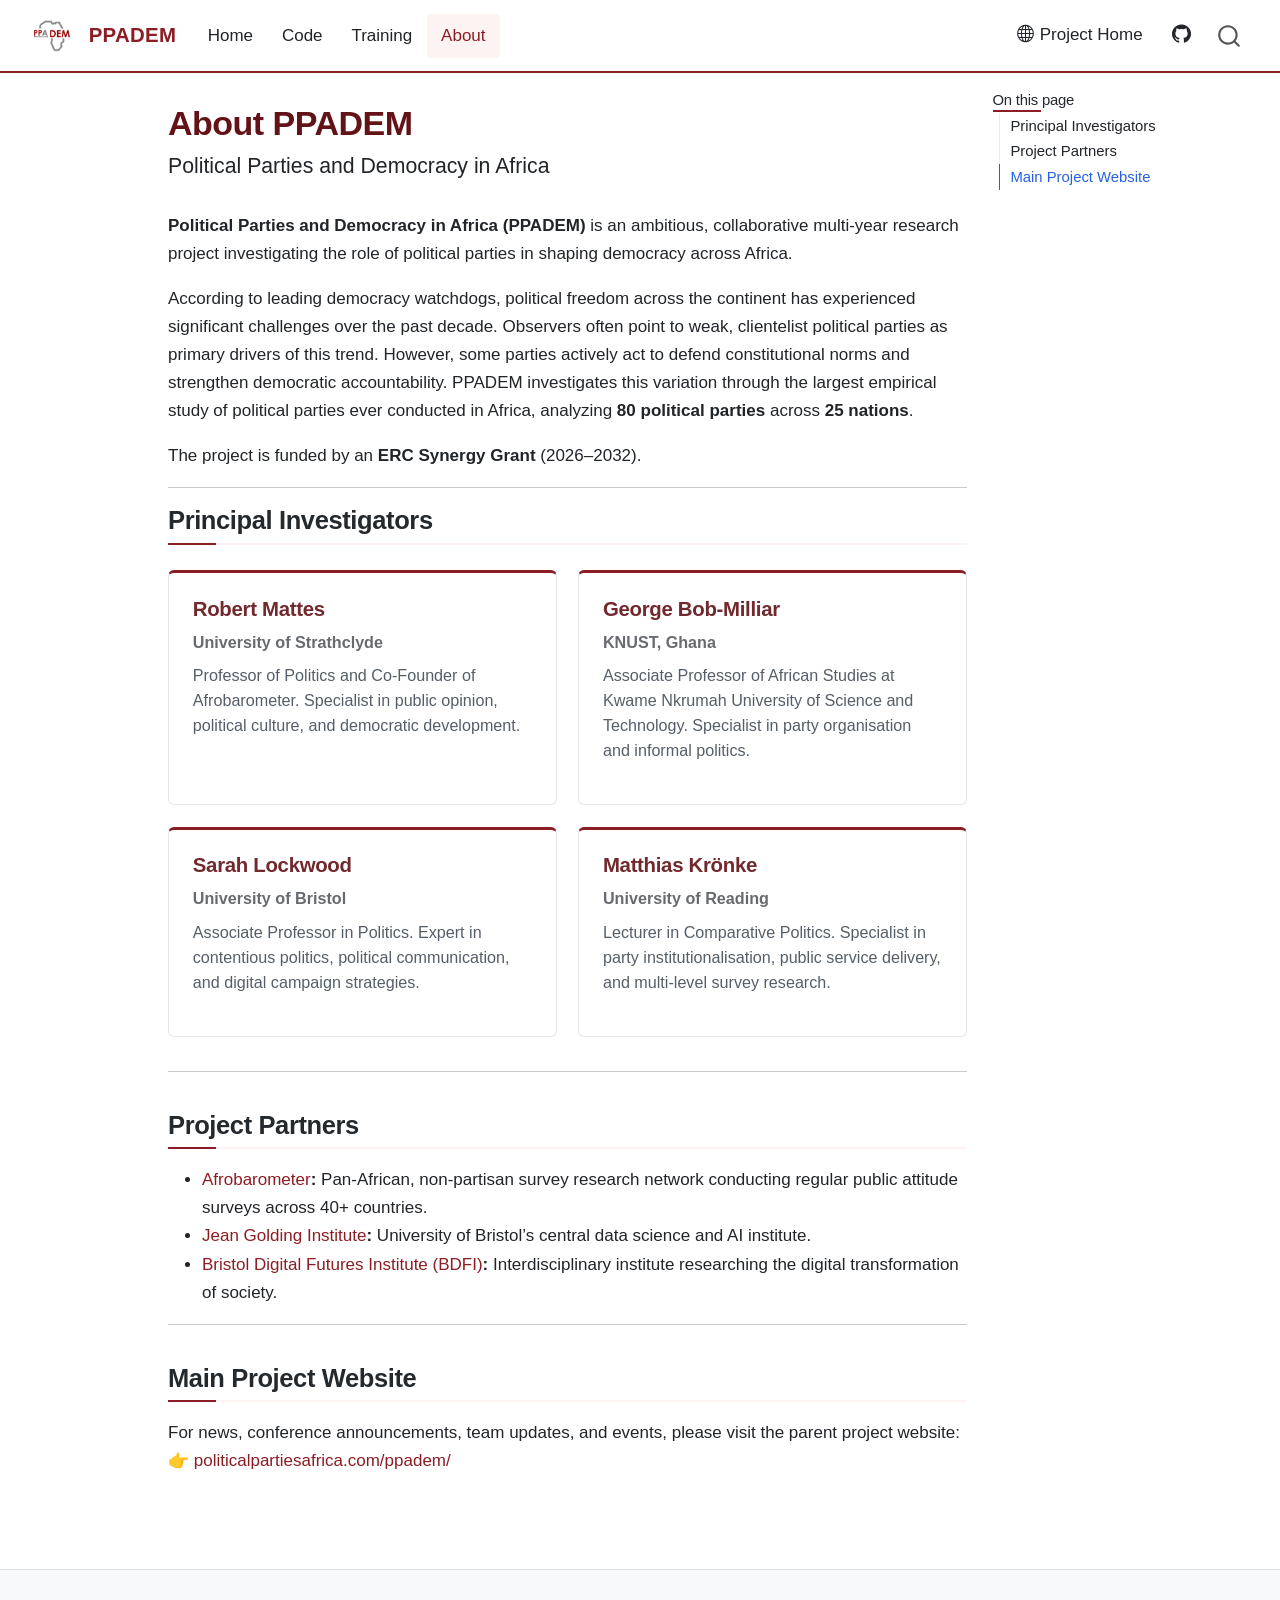
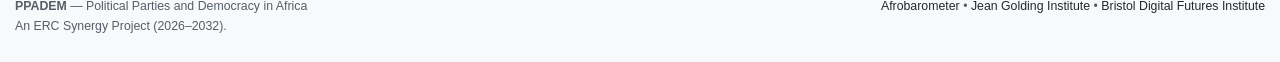
==== docs/about.html @ 28be97a3 "Build PPADEM Quarto site for GitHub Pages Replace the minimal README-only setup with a Quarto websit" ====
<!DOCTYPE html>
<html xmlns="http://www.w3.org/1999/xhtml" lang="en" xml:lang="en"><head>

<meta charset="utf-8">
<meta name="generator" content="quarto-1.10.18">

<meta name="viewport" content="width=device-width, initial-scale=1.0, user-scalable=yes">


<title>About PPADEM – PPADEM</title>
<style>
/* Default styles provided by pandoc.
** See https://pandoc.org/MANUAL.html#variables-for-html for config info.
*/
span.smallcaps{font-variant: small-caps;}
div.columns{display: flex; gap: 1.5em;}
div.column{flex: auto;}
@media screen {
div.columns{gap: min(4vw, 1.5em);}
div.column{overflow-x: auto;}
}
div.hanging-indent{margin-left: 1.5em; text-indent: -1.5em;}
ul.task-list{list-style: none;}
ul.task-list li input[type="checkbox"] {
  width: 0.8em;
  margin: 0 0.8em 0.2em -1em; /* quarto-specific, see https://github.com/quarto-dev/quarto-cli/issues/4556 */ 
  vertical-align: middle;
}
</style>


<script src="site_libs/quarto-nav/quarto-nav.js"></script>
<script src="site_libs/quarto-nav/headroom.min.js"></script>
<script src="site_libs/clipboard/clipboard.min.js"></script>
<script src="site_libs/quarto-search/autocomplete.umd.js"></script>
<script src="site_libs/quarto-search/fuse.min.js"></script>
<script src="site_libs/quarto-search/quarto-search.js"></script>
<meta name="quarto:offset" content="./">
<link href="./images/PPADEM Logo.png" rel="icon" type="image/png">
<script src="site_libs/quarto-html/quarto.js" type="module"></script>
<script src="site_libs/quarto-html/tabsets/tabsets.js" type="module"></script>
<script src="site_libs/quarto-html/popper.min.js"></script>
<script src="site_libs/quarto-html/tippy.umd.min.js"></script>
<script src="site_libs/quarto-html/anchor.min.js"></script>
<link href="site_libs/quarto-html/tippy.css" rel="stylesheet">
<link href="site_libs/quarto-html/quarto-syntax-highlighting-64a204ab8560d761af7679ceaba22944.css" rel="stylesheet" id="quarto-text-highlighting-styles">
<script src="site_libs/bootstrap/bootstrap.min.js"></script>
<link href="site_libs/bootstrap/bootstrap-icons.css" rel="stylesheet">
<link href="site_libs/bootstrap/bootstrap-bb47a2f863147e57f263fcb84ea8ee27.min.css" rel="stylesheet" append-hash="true" id="quarto-bootstrap" data-mode="light">
<script id="quarto-search-options" type="application/json">{
  "location": "navbar",
  "copy-button": false,
  "collapse-after": 3,
  "panel-placement": "end",
  "type": "overlay",
  "limit": 50,
  "keyboard-shortcut": [
    "f",
    "/",
    "s"
  ],
  "show-item-context": false,
  "language": {
    "search-no-results-text": "No results",
    "search-matching-documents-text": "matching documents",
    "search-copy-link-title": "Copy link to search",
    "search-hide-matches-text": "Hide additional matches",
    "search-more-match-text": "more match in this document",
    "search-more-matches-text": "more matches in this document",
    "search-clear-button-title": "Clear",
    "search-text-placeholder": "",
    "search-detached-cancel-button-title": "Cancel",
    "search-submit-button-title": "Submit",
    "search-label": "Search"
  }
}</script>
<style>html{ scroll-behavior: smooth; }</style>


<link rel="stylesheet" href="styles.css">
</head>

<body class="nav-fixed quarto-light">

<div id="quarto-search-results"></div>
  <header id="quarto-header" class="headroom fixed-top">
    <nav class="navbar navbar-expand-lg " data-bs-theme="dark">
      <div class="navbar-container container-fluid">
      <div class="navbar-brand-container mx-auto">
    <a href="./index.html" class="navbar-brand navbar-brand-logo">
    <img src="./images/PPADEM Logo.png" alt="" class="navbar-logo light-content">
    <img src="./images/PPADEM Logo.png" alt="" class="navbar-logo dark-content">
    </a>
    <a class="navbar-brand" href="./index.html">
    <span class="navbar-title">PPADEM</span>
    </a>
  </div>
            <div id="quarto-search" class="" title="Search"></div>
          <button class="navbar-toggler" type="button" data-bs-toggle="collapse" data-bs-target="#navbarCollapse" aria-controls="navbarCollapse" role="menu" aria-expanded="false" aria-label="Toggle navigation" onclick="if (window.quartoToggleHeadroom) { window.quartoToggleHeadroom(); }">
  <span class="navbar-toggler-icon"></span>
</button>
          <div class="collapse navbar-collapse" id="navbarCollapse">
            <ul class="navbar-nav navbar-nav-scroll me-auto">
  <li class="nav-item">
    <a class="nav-link" href="./index.html"> 
<span class="menu-text">Home</span></a>
  </li>  
  <li class="nav-item">
    <a class="nav-link" href="./code.html"> 
<span class="menu-text">Code</span></a>
  </li>  
  <li class="nav-item">
    <a class="nav-link" href="./training.html"> 
<span class="menu-text">Training</span></a>
  </li>  
  <li class="nav-item">
    <a class="nav-link active" href="./about.html" aria-current="page"> 
<span class="menu-text">About</span></a>
  </li>  
</ul>
            <ul class="navbar-nav navbar-nav-scroll ms-auto">
  <li class="nav-item">
    <a class="nav-link" href="https://politicalpartiesafrica.com/ppadem/"> <i class="bi bi-globe" role="img">
</i> 
<span class="menu-text">Project Home</span></a>
  </li>  
  <li class="nav-item compact">
    <a class="nav-link" href="https://github.com/ppadem"> <i class="bi bi-github" role="img" aria-label="GitHub">
</i> 
<span class="menu-text"></span></a>
  </li>  
</ul>
          </div> <!-- /navcollapse -->
            <div class="quarto-navbar-tools">
</div>
      </div> <!-- /container-fluid -->
    </nav>
</header>
<!-- content -->
<div id="quarto-content" class="quarto-container page-columns page-rows-contents page-layout-article page-navbar">
<!-- sidebar -->
<!-- margin-sidebar -->
    <div id="quarto-margin-sidebar" class="sidebar margin-sidebar">
        <nav id="TOC" role="doc-toc" class="toc-active">
    <h2 id="toc-title">On this page</h2>
   
  <ul>
  <li><a href="#principal-investigators" id="toc-principal-investigators" class="nav-link active" data-scroll-target="#principal-investigators">Principal Investigators</a></li>
  <li><a href="#project-partners" id="toc-project-partners" class="nav-link" data-scroll-target="#project-partners">Project Partners</a></li>
  <li><a href="#main-project-website" id="toc-main-project-website" class="nav-link" data-scroll-target="#main-project-website">Main Project Website</a></li>
  </ul>
</nav>
    </div>
<!-- main -->
<main class="content" id="quarto-document-content">

<header id="title-block-header" class="quarto-title-block default">
<div class="quarto-title">
<h1 class="title">About PPADEM</h1>
<p class="subtitle lead">Political Parties and Democracy in Africa</p>
</div>



<div class="quarto-title-meta">

    
  
    
  </div>
  


</header>


<p><strong>Political Parties and Democracy in Africa (PPADEM)</strong> is an ambitious, collaborative multi-year research project investigating the role of political parties in shaping democracy across Africa.</p>
<p>According to leading democracy watchdogs, political freedom across the continent has experienced significant challenges over the past decade. Observers often point to weak, clientelist political parties as primary drivers of this trend. However, some parties actively act to defend constitutional norms and strengthen democratic accountability. PPADEM investigates this variation through the largest empirical study of political parties ever conducted in Africa, analyzing <strong>80 political parties</strong> across <strong>25 nations</strong>.</p>
<p>The project is funded by an <strong>ERC Synergy Grant</strong> (2026–2032).</p>
<hr>
<section id="principal-investigators" class="level2">
<h2 class="anchored" data-anchor-id="principal-investigators">Principal Investigators</h2>
<div class="ppadem-card-grid">
<div class="ppadem-card">
<div>
<h3 class="anchored">
Robert Mattes
</h3>
<p class="text-muted mb-2">
<strong>University of Strathclyde</strong>
</p>
<p>
Professor of Politics and Co-Founder of Afrobarometer. Specialist in public opinion, political culture, and democratic development.
</p>
</div>
</div>
<div class="ppadem-card">
<div>
<h3 class="anchored">
George Bob-Milliar
</h3>
<p class="text-muted mb-2">
<strong>KNUST, Ghana</strong>
</p>
<p>
Associate Professor of African Studies at Kwame Nkrumah University of Science and Technology. Specialist in party organisation and informal politics.
</p>
</div>
</div>
<div class="ppadem-card">
<div>
<h3 class="anchored">
Sarah Lockwood
</h3>
<p class="text-muted mb-2">
<strong>University of Bristol</strong>
</p>
<p>
Associate Professor in Politics. Expert in contentious politics, political communication, and digital campaign strategies.
</p>
</div>
</div>
<div class="ppadem-card">
<div>
<h3 class="anchored">
Matthias Krönke
</h3>
<p class="text-muted mb-2">
<strong>University of Reading</strong>
</p>
<p>
Lecturer in Comparative Politics. Specialist in party institutionalisation, public service delivery, and multi-level survey research.
</p>
</div>
</div>
</div>
<hr>
</section>
<section id="project-partners" class="level2">
<h2 class="anchored" data-anchor-id="project-partners">Project Partners</h2>
<ul>
<li><strong><a href="https://www.afrobarometer.org/">Afrobarometer</a>:</strong> Pan-African, non-partisan survey research network conducting regular public attitude surveys across 40+ countries.</li>
<li><strong><a href="https://www.bristol.ac.uk/golding/">Jean Golding Institute</a>:</strong> University of Bristol’s central data science and AI institute.</li>
<li><strong><a href="https://www.bristol.ac.uk/bristol-digital-futures-institute/">Bristol Digital Futures Institute (BDFI)</a>:</strong> Interdisciplinary institute researching the digital transformation of society.</li>
</ul>
<hr>
</section>
<section id="main-project-website" class="level2">
<h2 class="anchored" data-anchor-id="main-project-website">Main Project Website</h2>
<p>For news, conference announcements, team updates, and events, please visit the parent project website:<br>
👉 <strong><a href="https://politicalpartiesafrica.com/ppadem/">politicalpartiesafrica.com/ppadem/</a></strong></p>


</section>

</main> <!-- /main -->
<script id="quarto-html-after-body" type="application/javascript">
  window.document.addEventListener("DOMContentLoaded", function (event) {
    const icon = "";
    const anchorJS = new window.AnchorJS();
    anchorJS.options = {
      placement: 'right',
      icon: icon
    };
    anchorJS.add('.anchored');
    const isCodeAnnotation = (el) => {
      for (const clz of el.classList) {
        if (clz.startsWith('code-annotation-')) {                     
          return true;
        }
      }
      return false;
    }
    const onCopySuccess = function(e) {
      // button target
      const button = e.trigger;
      // don't keep focus
      button.blur();
      // flash "checked"
      button.classList.add('code-copy-button-checked');
      var currentTitle = button.getAttribute("title");
      button.setAttribute("title", "Copied!");
      let tooltip;
      if (window.bootstrap) {
        button.setAttribute("data-bs-toggle", "tooltip");
        button.setAttribute("data-bs-placement", "left");
        button.setAttribute("data-bs-title", "Copied!");
        tooltip = new bootstrap.Tooltip(button, 
          { trigger: "manual", 
            customClass: "code-copy-button-tooltip",
            offset: [0, -8]});
        tooltip.show();    
      }
      setTimeout(function() {
        if (tooltip) {
          tooltip.hide();
          button.removeAttribute("data-bs-title");
          button.removeAttribute("data-bs-toggle");
          button.removeAttribute("data-bs-placement");
        }
        button.setAttribute("title", currentTitle);
        button.classList.remove('code-copy-button-checked');
      }, 1000);
      // clear code selection
      e.clearSelection();
    }
    const getTextToCopy = function(trigger) {
      const outerScaffold = trigger.parentElement.cloneNode(true);
      const codeEl = outerScaffold.querySelector('code');
      for (const childEl of codeEl.children) {
        if (isCodeAnnotation(childEl)) {
          childEl.remove();
        }
      }
      return codeEl.innerText;
    }
    const clipboard = new window.ClipboardJS('.code-copy-button:not([data-in-quarto-modal])', {
      text: getTextToCopy
    });
    clipboard.on('success', onCopySuccess);
    if (window.document.getElementById('quarto-embedded-source-code-modal')) {
      const clipboardModal = new window.ClipboardJS('.code-copy-button[data-in-quarto-modal]', {
        text: getTextToCopy,
        container: window.document.getElementById('quarto-embedded-source-code-modal')
      });
      clipboardModal.on('success', onCopySuccess);
    }
      var localhostRegex = new RegExp(/^(?:http|https):\/\/localhost\:?[0-9]*\//);
      var mailtoRegex = new RegExp(/^mailto:/);
        var filterRegex = new RegExp("https:\/\/ppadem\.github\.io");
      var isInternal = (href) => {
          return filterRegex.test(href) || localhostRegex.test(href) || mailtoRegex.test(href);
      }
      // Inspect non-navigation links and adorn them if external
     var links = window.document.querySelectorAll('a[href]:not(.nav-link):not(.navbar-brand):not(.toc-action):not(.sidebar-link):not(.sidebar-item-toggle):not(.pagination-link):not(.no-external):not([aria-hidden]):not(.dropdown-item):not(.quarto-navigation-tool):not(.about-link)');
      for (var i=0; i<links.length; i++) {
        const link = links[i];
        if (!isInternal(link.href)) {
          // undo the damage that might have been done by quarto-nav.js in the case of
          // links that we want to consider external
          if (link.dataset.originalHref !== undefined) {
            link.href = link.dataset.originalHref;
          }
        }
      }
    function tippyHover(el, contentFn, onTriggerFn, onUntriggerFn) {
      const config = {
        allowHTML: true,
        maxWidth: 500,
        delay: 100,
        arrow: false,
        appendTo: function(el) {
            return el.parentElement;
        },
        interactive: true,
        interactiveBorder: 10,
        theme: 'quarto',
        placement: 'bottom-start',
      };
      if (contentFn) {
        config.content = contentFn;
      }
      if (onTriggerFn) {
        config.onTrigger = onTriggerFn;
      }
      if (onUntriggerFn) {
        config.onUntrigger = onUntriggerFn;
      }
      window.tippy(el, config); 
    }
    const noterefs = window.document.querySelectorAll('a[role="doc-noteref"]');
    for (var i=0; i<noterefs.length; i++) {
      const ref = noterefs[i];
      tippyHover(ref, function() {
        // use id or data attribute instead here
        let href = ref.getAttribute('data-footnote-href') || ref.getAttribute('href');
        try { href = new URL(href).hash; } catch {}
        const id = href.replace(/^#\/?/, "");
        const note = window.document.getElementById(id);
        if (note) {
          return note.innerHTML;
        } else {
          return "";
        }
      });
    }
    const xrefs = window.document.querySelectorAll('a.quarto-xref');
    const processXRef = (id, note) => {
      // Strip column container classes
      const stripColumnClz = (el) => {
        el.classList.remove("page-full", "page-columns");
        if (el.children) {
          for (const child of el.children) {
            stripColumnClz(child);
          }
        }
      }
      stripColumnClz(note)
      if (id === null || id.startsWith('sec-')) {
        // Special case sections, only their first couple elements
        const container = document.createElement("div");
        if (note.children && note.children.length > 2) {
          container.appendChild(note.children[0].cloneNode(true));
          for (let i = 1; i < note.children.length; i++) {
            const child = note.children[i];
            if (child.tagName === "P" && child.innerText === "") {
              continue;
            } else {
              container.appendChild(child.cloneNode(true));
              break;
            }
          }
          if (window.Quarto?.typesetMath) {
            window.Quarto.typesetMath(container);
          }
          return container.innerHTML
        } else {
          if (window.Quarto?.typesetMath) {
            window.Quarto.typesetMath(note);
          }
          return note.innerHTML;
        }
      } else {
        // Remove any anchor links if they are present
        const anchorLink = note.querySelector('a.anchorjs-link');
        if (anchorLink) {
          anchorLink.remove();
        }
        if (window.Quarto?.typesetMath) {
          window.Quarto.typesetMath(note);
        }
        if (note.classList.contains("callout")) {
          return note.outerHTML;
        } else {
          return note.innerHTML;
        }
      }
    }
    for (var i=0; i<xrefs.length; i++) {
      const xref = xrefs[i];
      tippyHover(xref, undefined, function(instance) {
        instance.disable();
        let url = xref.getAttribute('href');
        let hash = undefined; 
        if (url.startsWith('#')) {
          hash = url;
        } else {
          try { hash = new URL(url).hash; } catch {}
        }
        if (hash) {
          const id = hash.replace(/^#\/?/, "");
          const note = window.document.getElementById(id);
          if (note !== null) {
            try {
              const html = processXRef(id, note.cloneNode(true));
              instance.setContent(html);
            } finally {
              instance.enable();
              instance.show();
            }
          } else {
            // See if we can fetch this
            fetch(url.split('#')[0])
            .then(res => res.text())
            .then(html => {
              const parser = new DOMParser();
              const htmlDoc = parser.parseFromString(html, "text/html");
              const note = htmlDoc.getElementById(id);
              if (note !== null) {
                const html = processXRef(id, note);
                instance.setContent(html);
              } 
            }).finally(() => {
              instance.enable();
              instance.show();
            });
          }
        } else {
          // See if we can fetch a full url (with no hash to target)
          // This is a special case and we should probably do some content thinning / targeting
          fetch(url)
          .then(res => res.text())
          .then(html => {
            const parser = new DOMParser();
            const htmlDoc = parser.parseFromString(html, "text/html");
            const note = htmlDoc.querySelector('main.content');
            if (note !== null) {
              // This should only happen for chapter cross references
              // (since there is no id in the URL)
              // remove the first header
              if (note.children.length > 0 && note.children[0].tagName === "HEADER") {
                note.children[0].remove();
              }
              const html = processXRef(null, note);
              instance.setContent(html);
            } 
          }).finally(() => {
            instance.enable();
            instance.show();
          });
        }
      }, function(instance) {
      });
    }
        let selectedAnnoteEl;
        const selectorForAnnotation = ( cell, annotation) => {
          let cellAttr = 'data-code-cell="' + cell + '"';
          let lineAttr = 'data-code-annotation="' +  annotation + '"';
          const selector = 'span[' + cellAttr + '][' + lineAttr + ']';
          return selector;
        }
        const selectCodeLines = (annoteEl) => {
          const doc = window.document;
          const targetCell = annoteEl.getAttribute("data-target-cell");
          const targetAnnotation = annoteEl.getAttribute("data-target-annotation");
          const annoteSpan = window.document.querySelector(selectorForAnnotation(targetCell, targetAnnotation));
          const lines = annoteSpan.getAttribute("data-code-lines").split(",");
          const lineIds = lines.map((line) => {
            return targetCell + "-" + line;
          })
          let top = null;
          let height = null;
          let parent = null;
          if (lineIds.length > 0) {
              //compute the position of the single el (top and bottom and make a div)
              const el = window.document.getElementById(lineIds[0]);
              top = el.offsetTop;
              height = el.offsetHeight;
              parent = el.parentElement.parentElement;
            if (lineIds.length > 1) {
              const lastEl = window.document.getElementById(lineIds[lineIds.length - 1]);
              const bottom = lastEl.offsetTop + lastEl.offsetHeight;
              height = bottom - top;
            }
            if (top !== null && height !== null && parent !== null) {
              // cook up a div (if necessary) and position it 
              let div = window.document.getElementById("code-annotation-line-highlight");
              if (div === null) {
                div = window.document.createElement("div");
                div.setAttribute("id", "code-annotation-line-highlight");
                div.style.position = 'absolute';
                parent.appendChild(div);
              }
              div.style.top = top - 2 + "px";
              div.style.height = height + 4 + "px";
              div.style.left = 0;
              let gutterDiv = window.document.getElementById("code-annotation-line-highlight-gutter");
              if (gutterDiv === null) {
                gutterDiv = window.document.createElement("div");
                gutterDiv.setAttribute("id", "code-annotation-line-highlight-gutter");
                gutterDiv.style.position = 'absolute';
                const codeCell = window.document.getElementById(targetCell);
                const gutter = codeCell.querySelector('.code-annotation-gutter');
                gutter.appendChild(gutterDiv);
              }
              gutterDiv.style.top = top - 2 + "px";
              gutterDiv.style.height = height + 4 + "px";
            }
            selectedAnnoteEl = annoteEl;
          }
        };
        const unselectCodeLines = () => {
          const elementsIds = ["code-annotation-line-highlight", "code-annotation-line-highlight-gutter"];
          elementsIds.forEach((elId) => {
            const div = window.document.getElementById(elId);
            if (div) {
              div.remove();
            }
          });
          selectedAnnoteEl = undefined;
        };
          // Handle positioning of the toggle
      window.addEventListener(
        "resize",
        throttle(() => {
          elRect = undefined;
          if (selectedAnnoteEl) {
            selectCodeLines(selectedAnnoteEl);
          }
        }, 10)
      );
      function throttle(fn, ms) {
      let throttle = false;
      let timer;
        return (...args) => {
          if(!throttle) { // first call gets through
              fn.apply(this, args);
              throttle = true;
          } else { // all the others get throttled
              if(timer) clearTimeout(timer); // cancel #2
              timer = setTimeout(() => {
                fn.apply(this, args);
                timer = throttle = false;
              }, ms);
          }
        };
      }
        // Attach click handler to the DT
        const annoteDls = window.document.querySelectorAll('dt[data-target-cell]');
        for (const annoteDlNode of annoteDls) {
          annoteDlNode.addEventListener('click', (event) => {
            const clickedEl = event.target;
            if (clickedEl !== selectedAnnoteEl) {
              unselectCodeLines();
              const activeEl = window.document.querySelector('dt[data-target-cell].code-annotation-active');
              if (activeEl) {
                activeEl.classList.remove('code-annotation-active');
              }
              selectCodeLines(clickedEl);
              clickedEl.classList.add('code-annotation-active');
            } else {
              // Unselect the line
              unselectCodeLines();
              clickedEl.classList.remove('code-annotation-active');
            }
          });
        }
    const findCites = (el) => {
      const parentEl = el.parentElement;
      if (parentEl) {
        const cites = parentEl.dataset.cites;
        if (cites) {
          return {
            el,
            cites: cites.split(' ')
          };
        } else {
          return findCites(el.parentElement)
        }
      } else {
        return undefined;
      }
    };
    var bibliorefs = window.document.querySelectorAll('a[role="doc-biblioref"]');
    for (var i=0; i<bibliorefs.length; i++) {
      const ref = bibliorefs[i];
      const citeInfo = findCites(ref);
      if (citeInfo) {
        tippyHover(citeInfo.el, function() {
          var popup = window.document.createElement('div');
          citeInfo.cites.forEach(function(cite) {
            var citeDiv = window.document.createElement('div');
            citeDiv.classList.add('hanging-indent');
            citeDiv.classList.add('csl-entry');
            var biblioDiv = window.document.getElementById('ref-' + cite);
            if (biblioDiv) {
              citeDiv.innerHTML = biblioDiv.innerHTML;
            }
            popup.appendChild(citeDiv);
          });
          return popup.innerHTML;
        });
      }
    }
  });
  </script>
</div> <!-- /content -->
<footer class="footer">
  <div class="nav-footer">
    <div class="nav-footer-left">
<p><strong>PPADEM</strong> — Political Parties and Democracy in Africa<br>
An ERC Synergy Project (2026–2032).</p>
</div>   
    <div class="nav-footer-center">
      &nbsp;
    </div>
    <div class="nav-footer-right">
<p><a href="https://www.afrobarometer.org/">Afrobarometer</a> • <a href="https://www.bristol.ac.uk/golding/">Jean Golding Institute</a> • <a href="https://www.bristol.ac.uk/bristol-digital-futures-institute/">Bristol Digital Futures Institute</a></p>
</div>
  </div>
</footer>




<script src="site_libs/quarto-html/zenscroll-min.js"></script>
</body></html>
---- docs/site_libs/quarto-html/tippy.css ----
.tippy-box[data-animation=fade][data-state=hidden]{opacity:0}[data-tippy-root]{max-width:calc(100vw - 10px)}.tippy-box{position:relative;background-color:#333;color:#fff;border-radius:4px;font-size:14px;line-height:1.4;white-space:normal;outline:0;transition-property:transform,visibility,opacity}.tippy-box[data-placement^=top]>.tippy-arrow{bottom:0}.tippy-box[data-placement^=top]>.tippy-arrow:before{bottom:-7px;left:0;border-width:8px 8px 0;border-top-color:initial;transform-origin:center top}.tippy-box[data-placement^=bottom]>.tippy-arrow{top:0}.tippy-box[data-placement^=bottom]>.tippy-arrow:before{top:-7px;left:0;border-width:0 8px 8px;border-bottom-color:initial;transform-origin:center bottom}.tippy-box[data-placement^=left]>.tippy-arrow{right:0}.tippy-box[data-placement^=left]>.tippy-arrow:before{border-width:8px 0 8px 8px;border-left-color:initial;right:-7px;transform-origin:center left}.tippy-box[data-placement^=right]>.tippy-arrow{left:0}.tippy-box[data-placement^=right]>.tippy-arrow:before{left:-7px;border-width:8px 8px 8px 0;border-right-color:initial;transform-origin:center right}.tippy-box[data-inertia][data-state=visible]{transition-timing-function:cubic-bezier(.54,1.5,.38,1.11)}.tippy-arrow{width:16px;height:16px;color:#333}.tippy-arrow:before{content:"";position:absolute;border-color:transparent;border-style:solid}.tippy-content{position:relative;padding:5px 9px;z-index:1}
---- docs/site_libs/quarto-html/quarto-syntax-highlighting-64a204ab8560d761af7679ceaba22944.css ----
/* quarto syntax highlight colors */
:root {
  --quarto-hl-ot-color: #003B4F;
  --quarto-hl-at-color: #657422;
  --quarto-hl-ss-color: #20794D;
  --quarto-hl-an-color: #5E5E5E;
  --quarto-hl-fu-color: #4758AB;
  --quarto-hl-st-color: #20794D;
  --quarto-hl-cf-color: #003B4F;
  --quarto-hl-op-color: #5E5E5E;
  --quarto-hl-er-color: #AD0000;
  --quarto-hl-bn-color: #AD0000;
  --quarto-hl-al-color: #AD0000;
  --quarto-hl-va-color: #111111;
  --quarto-hl-bu-color: inherit;
  --quarto-hl-ex-color: inherit;
  --quarto-hl-pp-color: #AD0000;
  --quarto-hl-in-color: #5E5E5E;
  --quarto-hl-vs-color: #20794D;
  --quarto-hl-wa-color: #5E5E5E;
  --quarto-hl-do-color: #5E5E5E;
  --quarto-hl-im-color: #00769E;
  --quarto-hl-ch-color: #20794D;
  --quarto-hl-dt-color: #AD0000;
  --quarto-hl-fl-color: #AD0000;
  --quarto-hl-co-color: #5E5E5E;
  --quarto-hl-cv-color: #5E5E5E;
  --quarto-hl-cn-color: #8f5902;
  --quarto-hl-sc-color: #5E5E5E;
  --quarto-hl-dv-color: #AD0000;
  --quarto-hl-kw-color: #003B4F;
}

/* other quarto variables */
:root {
  --quarto-font-monospace: SFMono-Regular, Menlo, Monaco, Consolas, "Liberation Mono", "Courier New", monospace;
}

/* syntax highlight based on Pandoc's rules */
pre > code.sourceCode > span {
  color: #003B4F;
}

code.sourceCode > span {
  color: #003B4F;
}

div.sourceCode,
div.sourceCode pre.sourceCode {
  color: #003B4F;
}

/* Normal */
code span {
  color: #003B4F;
}

/* Alert */
code span.al {
  color: #AD0000;
  font-style: inherit;
}

/* Annotation */
code span.an {
  color: #5E5E5E;
  font-style: inherit;
}

/* Attribute */
code span.at {
  color: #657422;
  font-style: inherit;
}

/* BaseN */
code span.bn {
  color: #AD0000;
  font-style: inherit;
}

/* BuiltIn */
code span.bu {
  font-style: inherit;
}

/* ControlFlow */
code span.cf {
  color: #003B4F;
  font-weight: bold;
  font-style: inherit;
}

/* Char */
code span.ch {
  color: #20794D;
  font-style: inherit;
}

/* Constant */
code span.cn {
  color: #8f5902;
  font-style: inherit;
}

/* Comment */
code span.co {
  color: #5E5E5E;
  font-style: inherit;
}

/* CommentVar */
code span.cv {
  color: #5E5E5E;
  font-style: italic;
}

/* Documentation */
code span.do {
  color: #5E5E5E;
  font-style: italic;
}

/* DataType */
code span.dt {
  color: #AD0000;
  font-style: inherit;
}

/* DecVal */
code span.dv {
  color: #AD0000;
  font-style: inherit;
}

/* Error */
code span.er {
  color: #AD0000;
  font-style: inherit;
}

/* Extension */
code span.ex {
  font-style: inherit;
}

/* Float */
code span.fl {
  color: #AD0000;
  font-style: inherit;
}

/* Function */
code span.fu {
  color: #4758AB;
  font-style: inherit;
}

/* Import */
code span.im {
  color: #00769E;
  font-style: inherit;
}

/* Information */
code span.in {
  color: #5E5E5E;
  font-style: inherit;
}

/* Keyword */
code span.kw {
  color: #003B4F;
  font-weight: bold;
  font-style: inherit;
}

/* Operator */
code span.op {
  color: #5E5E5E;
  font-style: inherit;
}

/* Other */
code span.ot {
  color: #003B4F;
  font-style: inherit;
}

/* Preprocessor */
code span.pp {
  color: #AD0000;
  font-style: inherit;
}

/* SpecialChar */
code span.sc {
  color: #5E5E5E;
  font-style: inherit;
}

/* SpecialString */
code span.ss {
  color: #20794D;
  font-style: inherit;
}

/* String */
code span.st {
  color: #20794D;
  font-style: inherit;
}

/* Variable */
code span.va {
  color: #111111;
  font-style: inherit;
}

/* VerbatimString */
code span.vs {
  color: #20794D;
  font-style: inherit;
}

/* Warning */
code span.wa {
  color: #5E5E5E;
  font-style: italic;
}

.prevent-inlining {
  content: "</";
}

/*# sourceMappingURL=9d8d5bb603a83b8298b89080a598c93b.css.map */
---- docs/styles.css ----
/* ==========================================================================
   PPADEM Custom Stylesheet
   Refined academic identity based on PPADEM Logo & Website Palette
   ========================================================================== */

:root {
  /* Brand Colors from Logo */
  --ppadem-red: #8C1D24;
  --ppadem-red-hover: #A8252A;
  --ppadem-red-dark: #631217;
  --ppadem-red-soft: #FDF3F3;
  --ppadem-red-border: #F3D2D4;
  
  --ppadem-gray: #555E68;
  --ppadem-gray-light: #F8F9FA;
  --ppadem-slate: #24292E;
  --ppadem-border: #E5E7EB;
  
  --ppadem-text: #212529;
  --ppadem-white: #FFFFFF;
}

/* ---------------- Typography & Base ---------------- */
body {
  color: var(--ppadem-text);
  font-family: -apple-system, BlinkMacSystemFont, "Segoe UI", Roboto, "Helvetica Neue", Arial, sans-serif;
  line-height: 1.65;
  background-color: #FFFFFF;
}

h1, h2, h3, h4, h5 {
  color: var(--ppadem-slate);
  font-weight: 700;
  letter-spacing: -0.015em;
}

h1 {
  color: var(--ppadem-red-dark);
}

h2 {
  color: var(--ppadem-slate);
  font-size: 1.5rem;
  margin-top: 2.25rem;
  margin-bottom: 1rem;
  padding-bottom: 0.4rem;
  border-bottom: 2px solid var(--ppadem-red-soft);
  position: relative;
}

h2::after {
  content: "";
  position: absolute;
  bottom: -2px;
  left: 0;
  width: 48px;
  height: 2px;
  background-color: var(--ppadem-red);
}

a {
  color: var(--ppadem-red);
  text-decoration: none;
  transition: color 0.15s ease-in-out;
}

a:hover {
  color: var(--ppadem-red-hover);
  text-decoration: underline;
}

/* ---------------- Navbar ---------------- */
.navbar {
  background-color: #FFFFFF !important;
  border-bottom: 2px solid var(--ppadem-red);
  box-shadow: 0 1px 4px rgba(0, 0, 0, 0.04);
  padding: 0.65rem 1rem;
}

.navbar-brand {
  font-weight: 700;
  font-size: 1.2rem;
  color: var(--ppadem-red) !important;
  letter-spacing: 0.3px;
}

.navbar-brand img {
  max-height: 38px;
  margin-right: 8px;
}

.navbar-nav .nav-link {
  color: var(--ppadem-text) !important;
  font-weight: 500;
  padding: 0.45rem 0.85rem !important;
  border-radius: 4px;
  transition: all 0.15s ease;
}

.navbar-nav .nav-link:hover,
.navbar-nav .nav-link.active {
  color: var(--ppadem-red) !important;
  background-color: var(--ppadem-red-soft);
}

/* ---------------- Hero Section ---------------- */
.ppadem-hero {
  background: linear-gradient(180deg, #FFFFFF 0%, var(--ppadem-red-soft) 100%);
  border: 1px solid var(--ppadem-red-border);
  border-radius: 8px;
  padding: 2.25rem 2rem;
  margin: 1.5rem 0 2rem 0;
}

.ppadem-hero-title {
  font-size: 2.1rem;
  font-weight: 800;
  color: var(--ppadem-red-dark);
  line-height: 1.2;
  margin-bottom: 0.5rem;
}

.ppadem-hero-subtitle {
  font-size: 1.15rem;
  color: var(--ppadem-gray);
  line-height: 1.5;
  margin-bottom: 1.25rem;
}

.ppadem-pill {
  display: inline-block;
  font-size: 0.82rem;
  font-weight: 600;
  letter-spacing: 0.4px;
  text-transform: uppercase;
  color: var(--ppadem-red);
  background-color: #FFFFFF;
  border: 1px solid var(--ppadem-red-border);
  padding: 0.25rem 0.75rem;
  border-radius: 20px;
  margin-bottom: 0.85rem;
}

/* ---------------- Stat Badges Strip ---------------- */
.ppadem-highlights-strip {
  display: flex;
  flex-wrap: wrap;
  gap: 0.75rem;
  margin: 1.25rem 0 2rem 0;
}

.ppadem-highlight-tag {
  background-color: var(--ppadem-gray-light);
  border: 1px solid var(--ppadem-border);
  border-radius: 6px;
  padding: 0.5rem 0.9rem;
  font-size: 0.9rem;
  color: var(--ppadem-slate);
  font-weight: 500;
}

.ppadem-highlight-tag strong {
  color: var(--ppadem-red);
  font-weight: 700;
}

/* ---------------- Cards Grid ---------------- */
.ppadem-card-grid {
  display: grid;
  grid-template-columns: repeat(auto-fit, minmax(280px, 1fr));
  gap: 1.25rem;
  margin: 1.5rem 0 2rem 0;
}

.ppadem-card {
  background: #FFFFFF;
  border: 1px solid var(--ppadem-border);
  border-top: 3px solid var(--ppadem-red);
  border-radius: 6px;
  padding: 1.4rem;
  display: flex;
  flex-direction: column;
  justify-content: space-between;
  transition: transform 0.15s ease, box-shadow 0.15s ease;
}

.ppadem-card:hover {
  transform: translateY(-2px);
  box-shadow: 0 4px 12px rgba(140, 29, 36, 0.08);
}

.ppadem-card h3 {
  font-size: 1.2rem;
  font-weight: 700;
  margin-top: 0;
  margin-bottom: 0.5rem;
  color: var(--ppadem-red-dark);
}

.ppadem-card p {
  color: var(--ppadem-gray);
  font-size: 0.95rem;
  line-height: 1.55;
  margin-bottom: 1rem;
  flex-grow: 1;
}

.card-link {
  font-weight: 600;
  font-size: 0.92rem;
  color: var(--ppadem-red);
  display: inline-flex;
  align-items: center;
  gap: 0.25rem;
}

.card-link:hover {
  color: var(--ppadem-red-hover);
  text-decoration: underline;
}

/* ---------------- Workstream Grid (01-06) ---------------- */
.workstream-grid {
  display: grid;
  grid-template-columns: repeat(auto-fit, minmax(260px, 1fr));
  gap: 1rem;
  margin: 1.25rem 0 2rem 0;
}

.workstream-item {
  background: var(--ppadem-gray-light);
  border: 1px solid var(--ppadem-border);
  border-left: 3px solid var(--ppadem-red);
  border-radius: 4px;
  padding: 1rem 1.15rem;
}

.workstream-num {
  font-size: 0.8rem;
  font-weight: 700;
  color: var(--ppadem-red);
  text-transform: uppercase;
  letter-spacing: 0.5px;
  margin-bottom: 0.25rem;
}

.workstream-title {
  font-size: 1.02rem;
  font-weight: 600;
  color: var(--ppadem-slate);
  margin-bottom: 0.25rem;
}

.workstream-desc {
  font-size: 0.88rem;
  color: var(--ppadem-gray);
  line-height: 1.45;
  margin: 0;
}

/* ---------------- Section Placeholder Box ---------------- */
.placeholder-box {
  background: var(--ppadem-gray-light);
  border: 1px dashed var(--ppadem-border);
  border-radius: 6px;
  padding: 1.5rem;
  margin: 1rem 0 1.5rem 0;
  color: var(--ppadem-gray);
  font-size: 0.95rem;
}

.placeholder-box p:last-child {
  margin-bottom: 0;
}

/* ---------------- Footer ---------------- */
.nav-footer {
  background-color: var(--ppadem-gray-light) !important;
  border-top: 1px solid var(--ppadem-border);
  font-size: 0.88rem;
  color: var(--ppadem-gray);
  padding: 1.5rem 0;
}

.nav-footer a {
  color: var(--ppadem-slate);
}

.nav-footer a:hover {
  color: var(--ppadem-red);
}
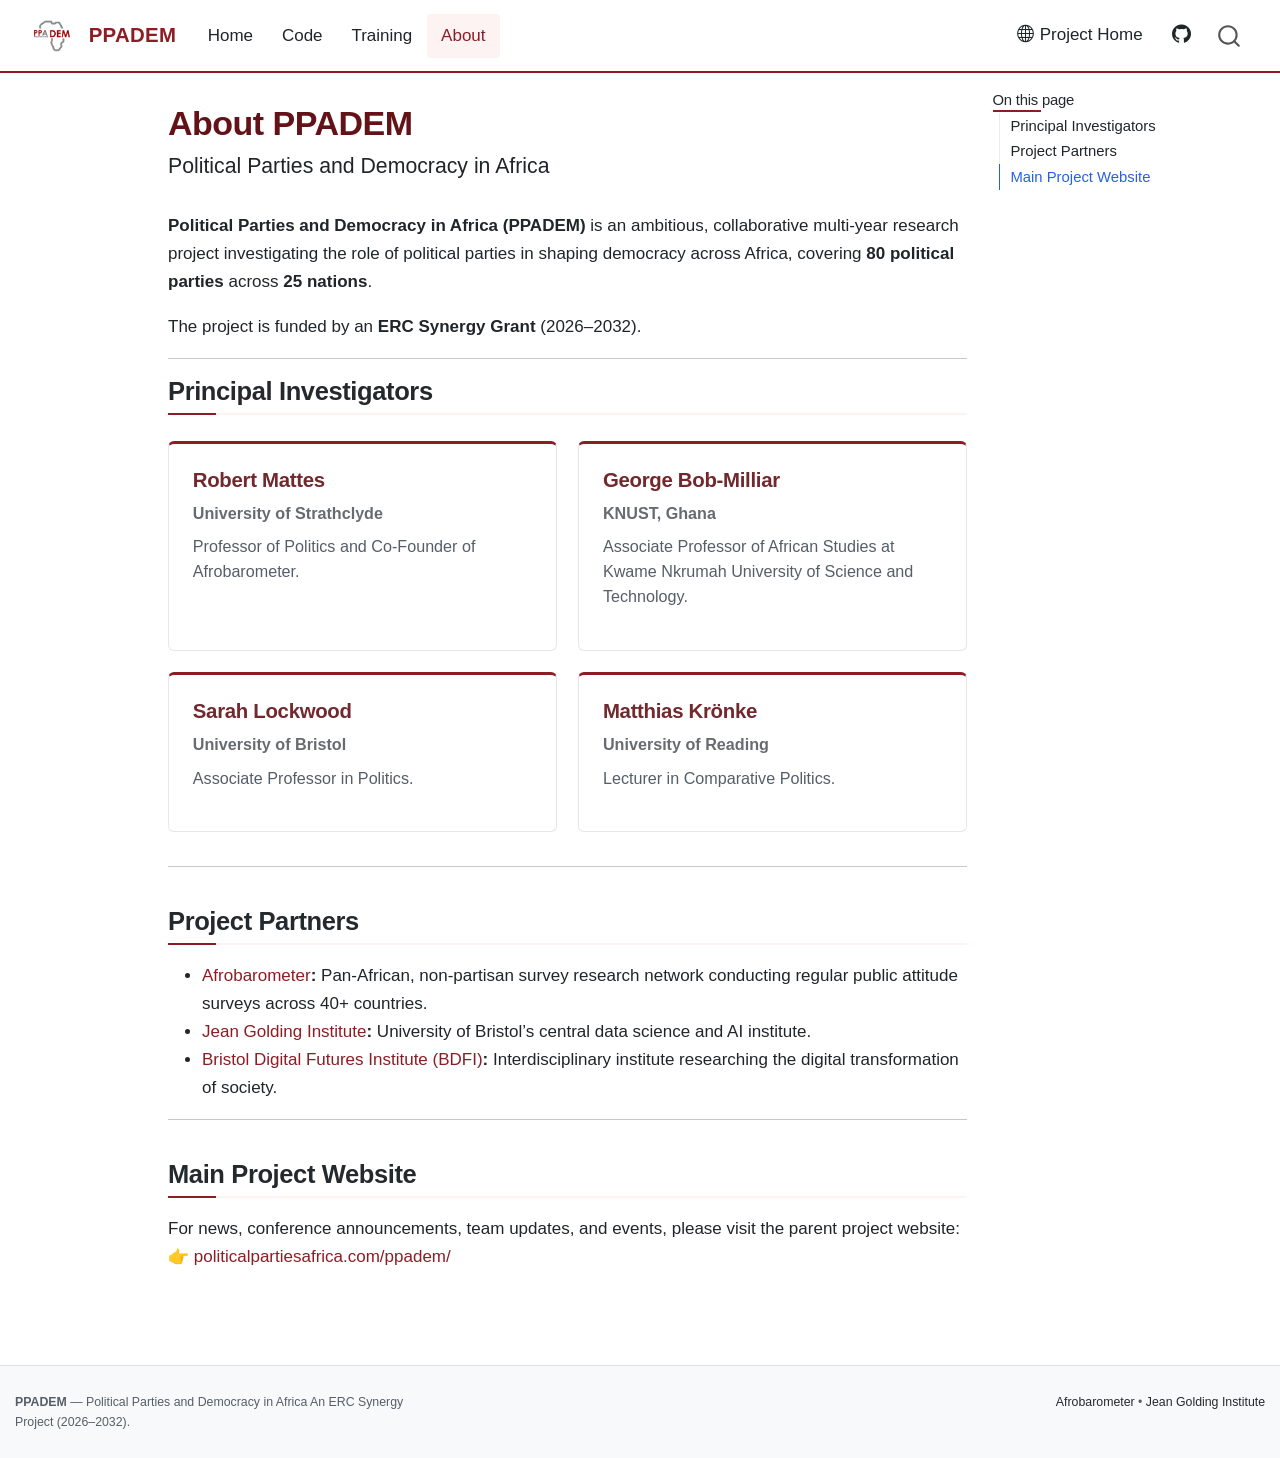
==== commit c09a421a: "Update text on about page" ====
--- a/docs/about.html
+++ b/docs/about.html
@@ -174,8 +174,7 @@
 </header>
 
 
-<p><strong>Political Parties and Democracy in Africa (PPADEM)</strong> is an ambitious, collaborative multi-year research project investigating the role of political parties in shaping democracy across Africa.</p>
-<p>According to leading democracy watchdogs, political freedom across the continent has experienced significant challenges over the past decade. Observers often point to weak, clientelist political parties as primary drivers of this trend. However, some parties actively act to defend constitutional norms and strengthen democratic accountability. PPADEM investigates this variation through the largest empirical study of political parties ever conducted in Africa, analyzing <strong>80 political parties</strong> across <strong>25 nations</strong>.</p>
+<p><strong>Political Parties and Democracy in Africa (PPADEM)</strong> is an ambitious, collaborative multi-year research project investigating the role of political parties in shaping democracy across Africa, covering <strong>80 political parties</strong> across <strong>25 nations</strong>.</p>
 <p>The project is funded by an <strong>ERC Synergy Grant</strong> (2026–2032).</p>
 <hr>
 <section id="principal-investigators" class="level2">
@@ -190,7 +189,7 @@
 <strong>University of Strathclyde</strong>
 </p>
 <p>
-Professor of Politics and Co-Founder of Afrobarometer. Specialist in public opinion, political culture, and democratic development.
+Professor of Politics and Co-Founder of Afrobarometer.
 </p>
 </div>
 </div>
@@ -203,7 +202,7 @@
 <strong>KNUST, Ghana</strong>
 </p>
 <p>
-Associate Professor of African Studies at Kwame Nkrumah University of Science and Technology. Specialist in party organisation and informal politics.
+Associate Professor of African Studies at Kwame Nkrumah University of Science and Technology.
 </p>
 </div>
 </div>
@@ -216,7 +215,7 @@
 <strong>University of Bristol</strong>
 </p>
 <p>
-Associate Professor in Politics. Expert in contentious politics, political communication, and digital campaign strategies.
+Associate Professor in Politics.
 </p>
 </div>
 </div>
@@ -229,7 +228,7 @@
 <strong>University of Reading</strong>
 </p>
 <p>
-Lecturer in Comparative Politics. Specialist in party institutionalisation, public service delivery, and multi-level survey research.
+Lecturer in Comparative Politics.
 </p>
 </div>
 </div>
@@ -247,8 +246,7 @@
 </section>
 <section id="main-project-website" class="level2">
 <h2 class="anchored" data-anchor-id="main-project-website">Main Project Website</h2>
-<p>For news, conference announcements, team updates, and events, please visit the parent project website:<br>
-👉 <strong><a href="https://politicalpartiesafrica.com/ppadem/">politicalpartiesafrica.com/ppadem/</a></strong></p>
+<p>For news, conference announcements, team updates, and events, please visit the parent project website: 👉 <strong><a href="https://politicalpartiesafrica.com/ppadem/">politicalpartiesafrica.com/ppadem/</a></strong></p>
 
 
 </section>
@@ -658,14 +656,13 @@
 <footer class="footer">
   <div class="nav-footer">
     <div class="nav-footer-left">
-<p><strong>PPADEM</strong> — Political Parties and Democracy in Africa<br>
-An ERC Synergy Project (2026–2032).</p>
+<p><strong>PPADEM</strong> — Political Parties and Democracy in Africa An ERC Synergy Project (2026–2032).</p>
 </div>   
     <div class="nav-footer-center">
       &nbsp;
     </div>
     <div class="nav-footer-right">
-<p><a href="https://www.afrobarometer.org/">Afrobarometer</a> • <a href="https://www.bristol.ac.uk/golding/">Jean Golding Institute</a> • <a href="https://www.bristol.ac.uk/bristol-digital-futures-institute/">Bristol Digital Futures Institute</a></p>
+<p><a href="https://www.afrobarometer.org/">Afrobarometer</a> • <a href="https://www.bristol.ac.uk/golding/">Jean Golding Institute</a></p>
 </div>
   </div>
 </footer>
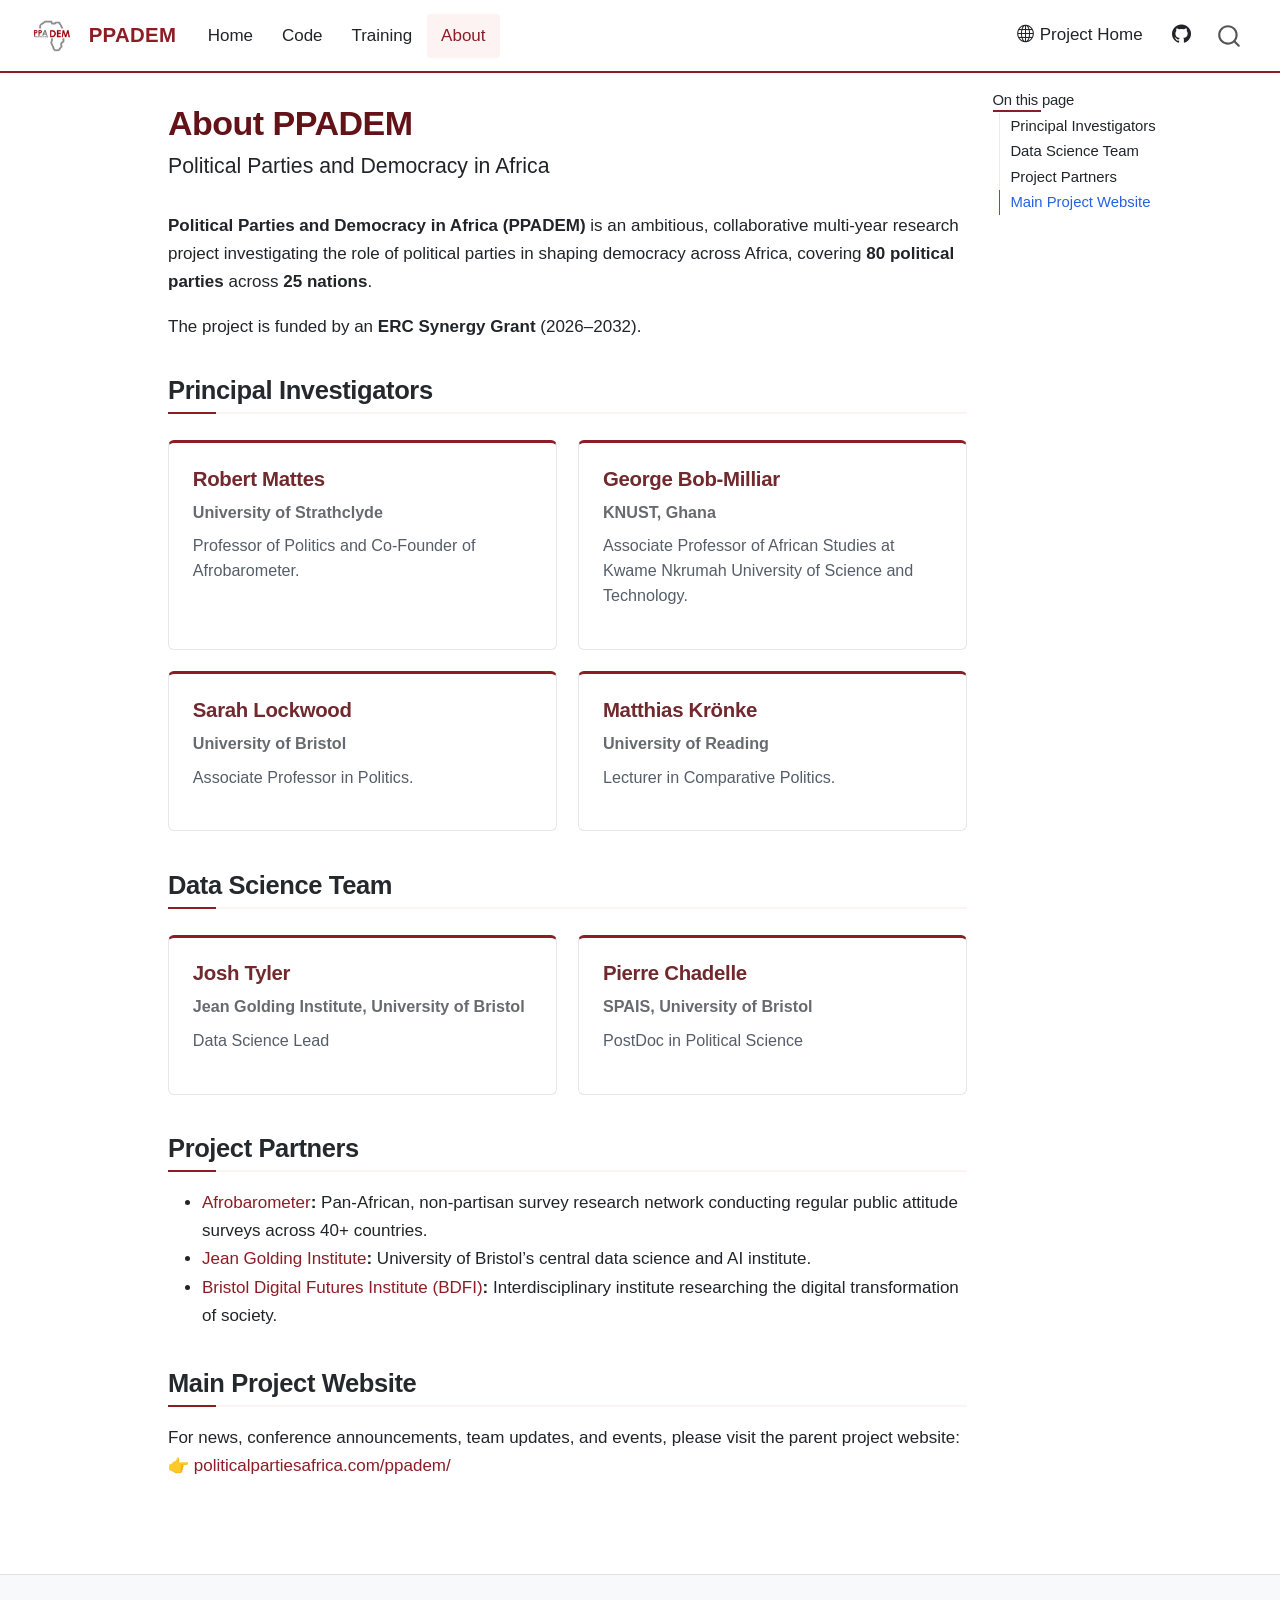
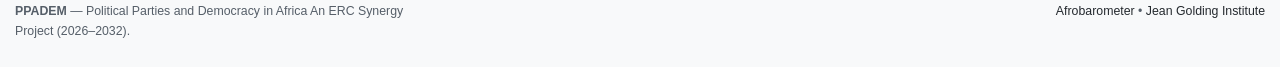
==== commit 265e746a: "Add Data Science Team" ====
--- a/docs/about.html
+++ b/docs/about.html
@@ -146,6 +146,7 @@
    
   <ul>
   <li><a href="#principal-investigators" id="toc-principal-investigators" class="nav-link active" data-scroll-target="#principal-investigators">Principal Investigators</a></li>
+  <li><a href="#data-science-team" id="toc-data-science-team" class="nav-link" data-scroll-target="#data-science-team">Data Science Team</a></li>
   <li><a href="#project-partners" id="toc-project-partners" class="nav-link" data-scroll-target="#project-partners">Project Partners</a></li>
   <li><a href="#main-project-website" id="toc-main-project-website" class="nav-link" data-scroll-target="#main-project-website">Main Project Website</a></li>
   </ul>
@@ -176,7 +177,6 @@
 
 <p><strong>Political Parties and Democracy in Africa (PPADEM)</strong> is an ambitious, collaborative multi-year research project investigating the role of political parties in shaping democracy across Africa, covering <strong>80 political parties</strong> across <strong>25 nations</strong>.</p>
 <p>The project is funded by an <strong>ERC Synergy Grant</strong> (2026–2032).</p>
-<hr>
 <section id="principal-investigators" class="level2">
 <h2 class="anchored" data-anchor-id="principal-investigators">Principal Investigators</h2>
 <div class="ppadem-card-grid">
@@ -233,7 +233,37 @@
 </div>
 </div>
 </div>
-<hr>
+</section>
+<section id="data-science-team" class="level2">
+<h2 class="anchored" data-anchor-id="data-science-team">Data Science Team</h2>
+<div class="ppadem-card-grid">
+<div class="ppadem-card">
+<div>
+<h3 class="anchored">
+Josh Tyler
+</h3>
+<p class="text-muted mb-2">
+<strong>Jean Golding Institute, University of Bristol</strong>
+</p>
+<p>
+Data Science Lead
+</p>
+</div>
+</div>
+<div class="ppadem-card">
+<div>
+<h3 class="anchored">
+Pierre Chadelle
+</h3>
+<p class="text-muted mb-2">
+<strong>SPAIS, University of Bristol</strong>
+</p>
+<p>
+PostDoc in Political Science
+</p>
+</div>
+</div>
+</div>
 </section>
 <section id="project-partners" class="level2">
 <h2 class="anchored" data-anchor-id="project-partners">Project Partners</h2>
@@ -242,7 +272,6 @@
 <li><strong><a href="https://www.bristol.ac.uk/golding/">Jean Golding Institute</a>:</strong> University of Bristol’s central data science and AI institute.</li>
 <li><strong><a href="https://www.bristol.ac.uk/bristol-digital-futures-institute/">Bristol Digital Futures Institute (BDFI)</a>:</strong> Interdisciplinary institute researching the digital transformation of society.</li>
 </ul>
-<hr>
 </section>
 <section id="main-project-website" class="level2">
 <h2 class="anchored" data-anchor-id="main-project-website">Main Project Website</h2>
--- a/docs/styles.css
+++ b/docs/styles.css
@@ -10,12 +10,12 @@
   --ppadem-red-dark: #631217;
   --ppadem-red-soft: #FDF3F3;
   --ppadem-red-border: #F3D2D4;
-  
+
   --ppadem-gray: #555E68;
   --ppadem-gray-light: #F8F9FA;
   --ppadem-slate: #24292E;
   --ppadem-border: #E5E7EB;
-  
+
   --ppadem-text: #212529;
   --ppadem-white: #FFFFFF;
 }
@@ -145,6 +145,7 @@
 .ppadem-highlights-strip {
   display: flex;
   flex-wrap: wrap;
+  justify-content: center; /* <-- Add this line */
   gap: 0.75rem;
   margin: 1.25rem 0 2rem 0;
 }
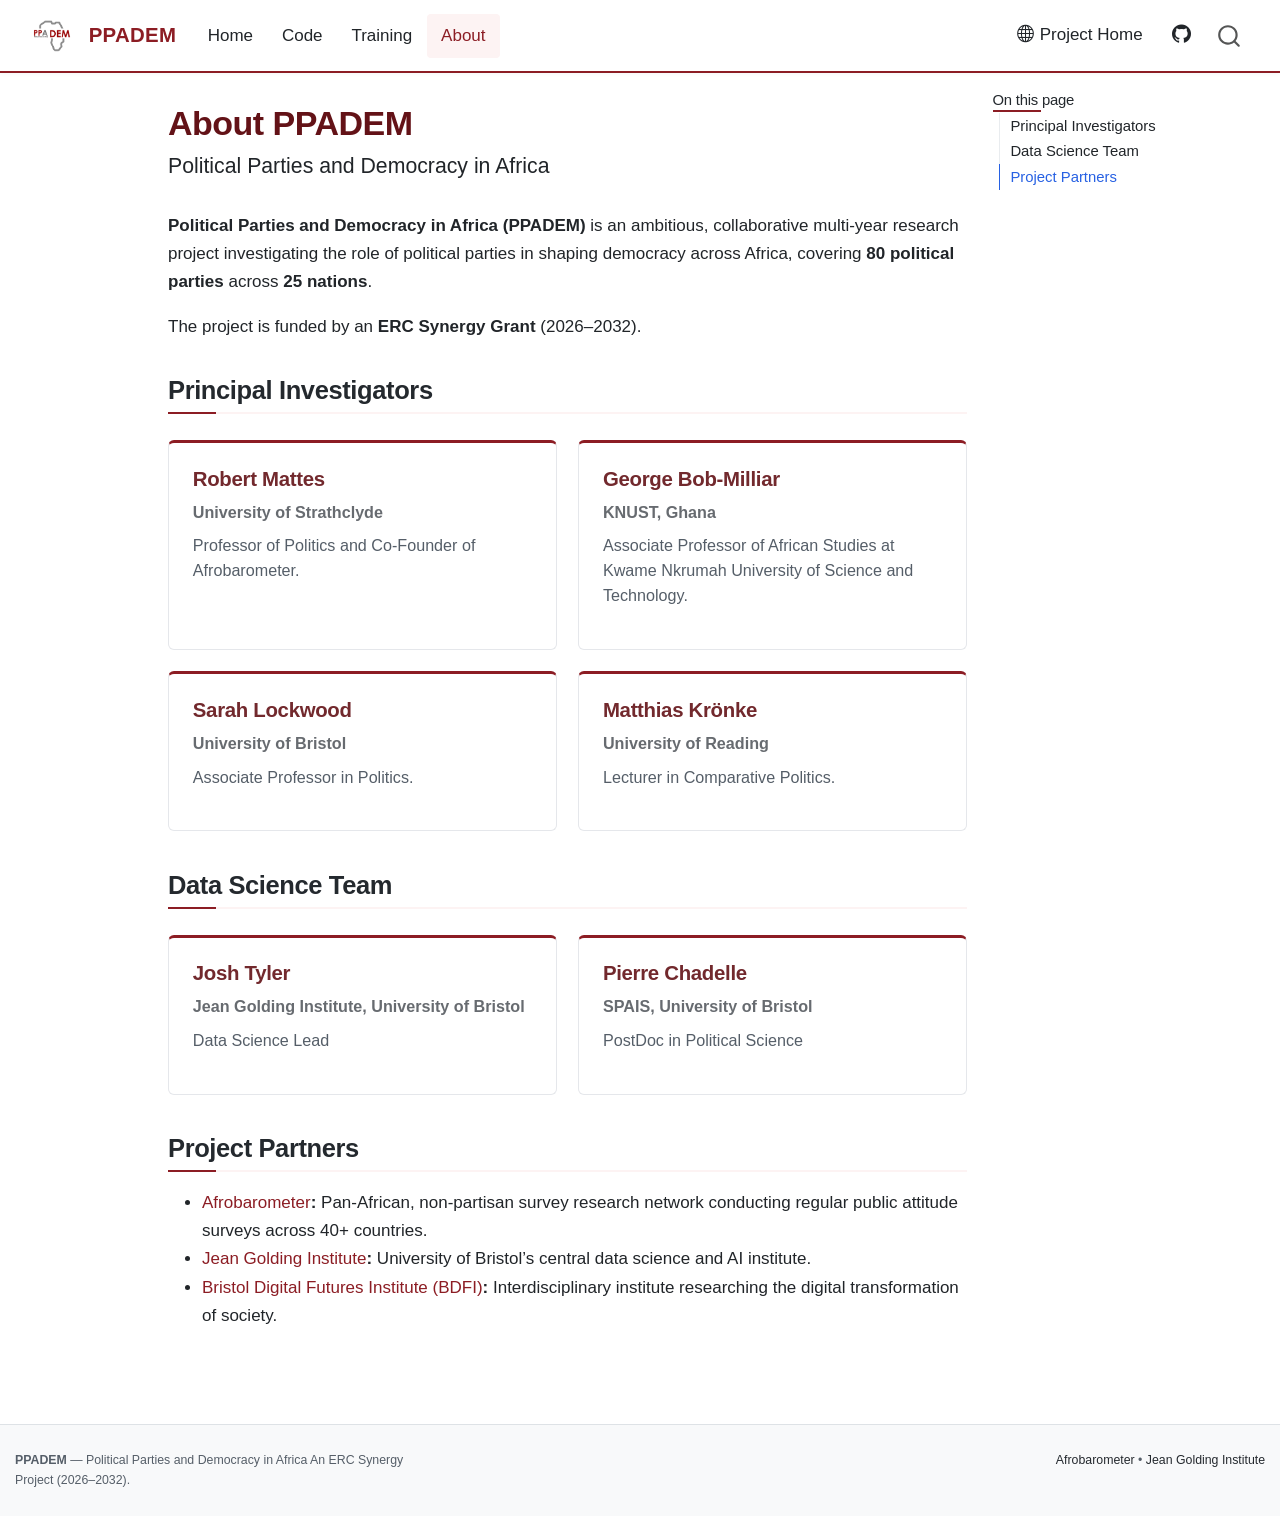
==== commit aadf1f0f: "Update Website" ====
--- a/docs/about.html
+++ b/docs/about.html
@@ -148,7 +148,6 @@
   <li><a href="#principal-investigators" id="toc-principal-investigators" class="nav-link active" data-scroll-target="#principal-investigators">Principal Investigators</a></li>
   <li><a href="#data-science-team" id="toc-data-science-team" class="nav-link" data-scroll-target="#data-science-team">Data Science Team</a></li>
   <li><a href="#project-partners" id="toc-project-partners" class="nav-link" data-scroll-target="#project-partners">Project Partners</a></li>
-  <li><a href="#main-project-website" id="toc-main-project-website" class="nav-link" data-scroll-target="#main-project-website">Main Project Website</a></li>
   </ul>
 </nav>
     </div>
@@ -272,10 +271,6 @@
 <li><strong><a href="https://www.bristol.ac.uk/golding/">Jean Golding Institute</a>:</strong> University of Bristol’s central data science and AI institute.</li>
 <li><strong><a href="https://www.bristol.ac.uk/bristol-digital-futures-institute/">Bristol Digital Futures Institute (BDFI)</a>:</strong> Interdisciplinary institute researching the digital transformation of society.</li>
 </ul>
-</section>
-<section id="main-project-website" class="level2">
-<h2 class="anchored" data-anchor-id="main-project-website">Main Project Website</h2>
-<p>For news, conference announcements, team updates, and events, please visit the parent project website: 👉 <strong><a href="https://politicalpartiesafrica.com/ppadem/">politicalpartiesafrica.com/ppadem/</a></strong></p>
 
 
 </section>
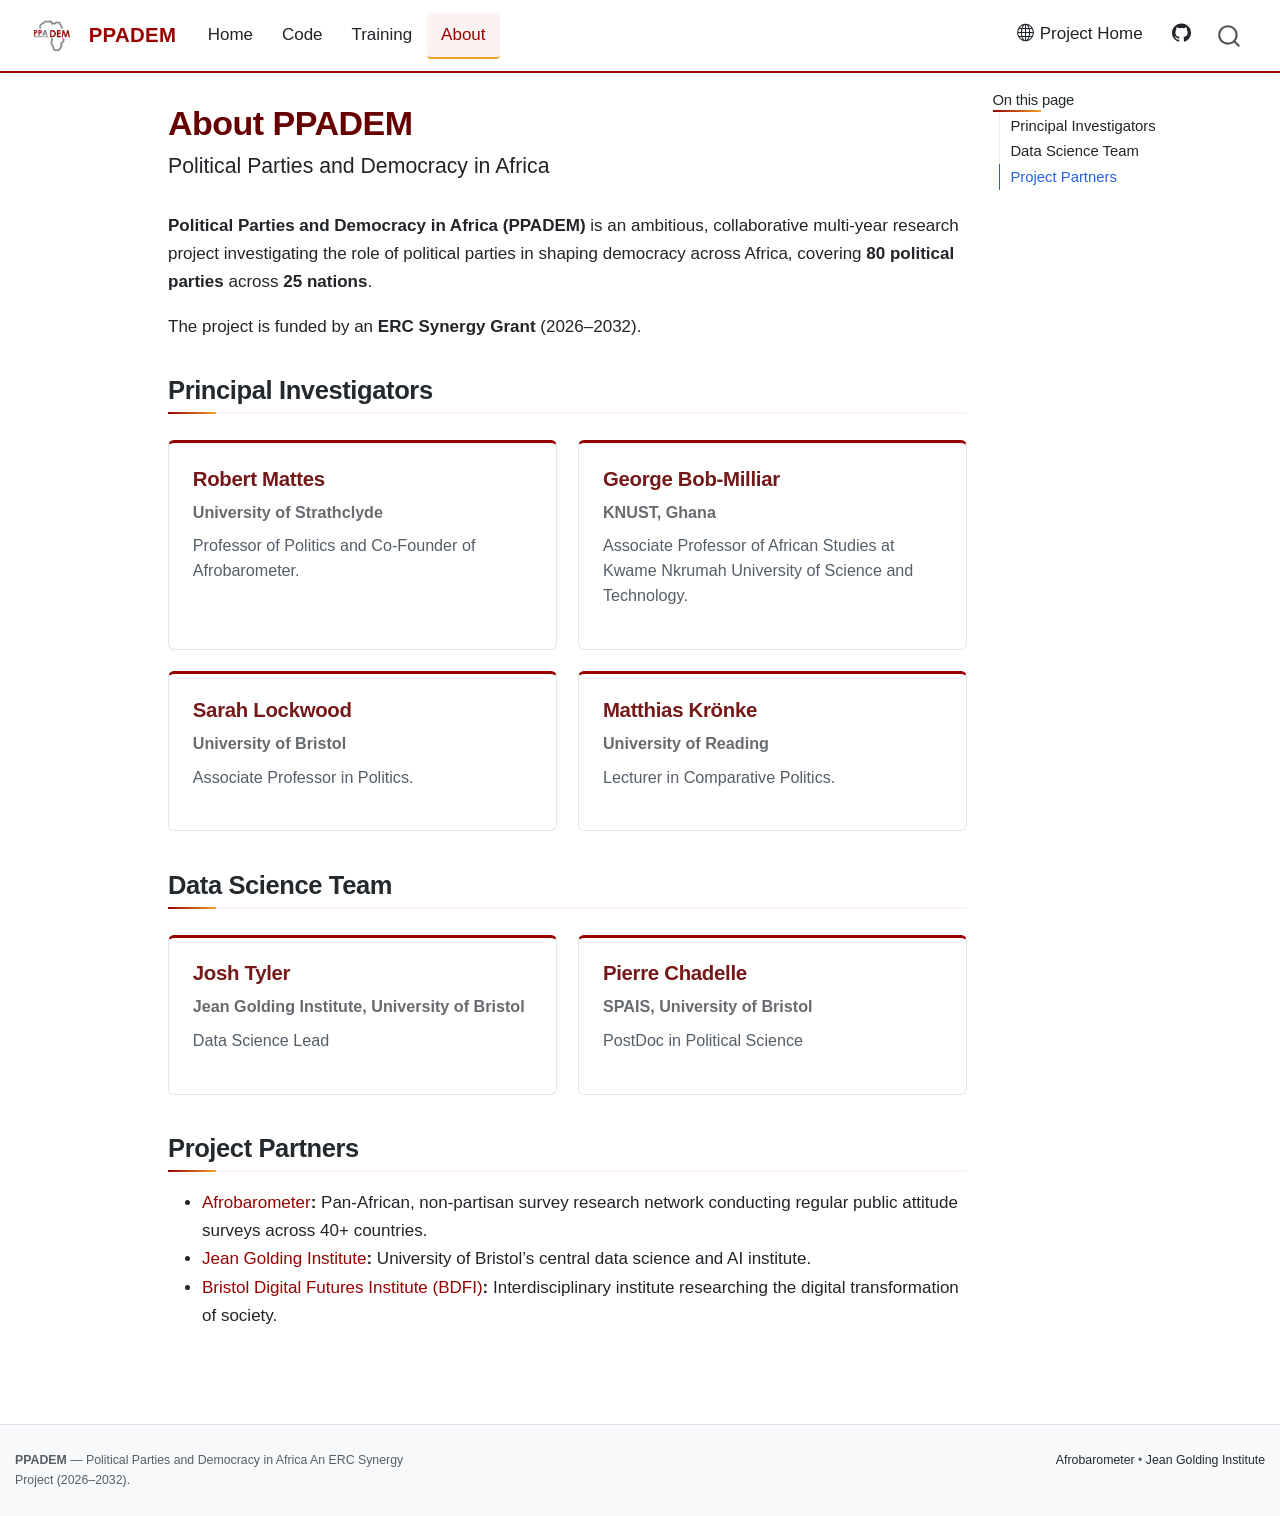
==== commit 069fc6e3: "Switch docs to bundled ppadem theme CSS Update generated docs pages to load the Quarto project theme" ====
--- a/docs/about.html
+++ b/docs/about.html
@@ -77,7 +77,7 @@
 <style>html{ scroll-behavior: smooth; }</style>
 
 
-<link rel="stylesheet" href="styles.css">
+<link rel="stylesheet" href="site_libs/quarto-contrib/quarto-project/ppadem/ppadem-theme/styles.css">
 </head>
 
 <body class="nav-fixed quarto-light">
--- a/docs/site_libs/quarto-contrib/quarto-project/ppadem/ppadem-theme/styles.css
+++ b/docs/site_libs/quarto-contrib/quarto-project/ppadem/ppadem-theme/styles.css
@@ -0,0 +1,345 @@
+/* ==========================================================================
+   PPADEM Custom Stylesheet
+   Refined academic identity based on PPADEM Logo & Website Palette
+   ========================================================================== */
+
+:root {
+  /* Brand Colors from Logo (image001.png) */
+  --ppadem-red: #990000;
+  --ppadem-red-hover: #B30000;
+  --ppadem-red-dark: #660000;
+  --ppadem-red-soft: #FDF2F2;
+  --ppadem-red-border: #F2D0D0;
+
+  --ppadem-teal: #298C8C;
+  --ppadem-gold: #F1A226;
+  --ppadem-grey: #B8B8B8;
+
+  --ppadem-gray: #555E68;
+  --ppadem-gray-light: #F8F9FA;
+  --ppadem-slate: #24292E;
+  --ppadem-border: #E5E7EB;
+
+  --ppadem-text: #212529;
+  --ppadem-white: #FFFFFF;
+}
+
+/* ---------------- Typography & Base ---------------- */
+body {
+  color: var(--ppadem-text);
+  font-family: -apple-system, BlinkMacSystemFont, "Segoe UI", Roboto, "Helvetica Neue", Arial, sans-serif;
+  line-height: 1.65;
+  background-color: #FFFFFF;
+}
+
+h1, h2, h3, h4, h5 {
+  color: var(--ppadem-slate);
+  font-weight: 700;
+  letter-spacing: -0.015em;
+}
+
+h1 {
+  color: var(--ppadem-red-dark);
+}
+
+h2 {
+  color: var(--ppadem-slate);
+  font-size: 1.5rem;
+  margin-top: 2.25rem;
+  margin-bottom: 1rem;
+  padding-bottom: 0.4rem;
+  border-bottom: 2px solid var(--ppadem-red-soft);
+  position: relative;
+}
+
+h2::after {
+  content: "";
+  position: absolute;
+  bottom: -2px;
+  left: 0;
+  width: 48px;
+  height: 2px;
+  background: linear-gradient(90deg, var(--ppadem-red) 0%, var(--ppadem-gold) 100%);
+}
+
+a {
+  color: var(--ppadem-red);
+  text-decoration: none;
+  transition: color 0.15s ease-in-out;
+}
+
+a:hover {
+  color: var(--ppadem-red-hover);
+  text-decoration: underline;
+}
+
+/* ---------------- Navbar ---------------- */
+.navbar {
+  background-color: #FFFFFF !important;
+  border-bottom: 2px solid var(--ppadem-red);
+  box-shadow: 0 1px 4px rgba(0, 0, 0, 0.04);
+  padding: 0.65rem 1rem;
+}
+
+.navbar-brand {
+  font-weight: 700;
+  font-size: 1.2rem;
+  color: var(--ppadem-red) !important;
+  letter-spacing: 0.3px;
+}
+
+.navbar-brand img {
+  max-height: 38px;
+  margin-right: 8px;
+}
+
+.navbar-nav .nav-link {
+  color: var(--ppadem-text) !important;
+  font-weight: 500;
+  padding: 0.45rem 0.85rem !important;
+  border-radius: 4px;
+  border-bottom: 2px solid transparent;
+  transition: all 0.15s ease;
+}
+
+.navbar-nav .nav-link:hover,
+.navbar-nav .nav-link.active {
+  color: var(--ppadem-red) !important;
+  background-color: var(--ppadem-red-soft);
+  border-bottom-color: var(--ppadem-gold);
+}
+
+/* ---------------- Hero Section ---------------- */
+.ppadem-hero {
+  background: linear-gradient(180deg, #FFFFFF 0%, var(--ppadem-red-soft) 100%);
+  border: 1px solid var(--ppadem-red-border);
+  border-radius: 8px;
+  padding: 2.25rem 2rem;
+  margin: 1.5rem 0 2rem 0;
+  position: relative;
+  overflow: hidden;
+}
+
+.ppadem-hero::before {
+  content: "";
+  position: absolute;
+  top: 0;
+  left: 0;
+  right: 0;
+  height: 3px;
+  background: linear-gradient(90deg, var(--ppadem-red), var(--ppadem-gold), var(--ppadem-teal));
+}
+
+.ppadem-hero-title {
+  font-size: 2.1rem;
+  font-weight: 800;
+  color: var(--ppadem-red-dark);
+  line-height: 1.2;
+  margin-bottom: 0.5rem;
+}
+
+.ppadem-hero-subtitle {
+  font-size: 1.15rem;
+  color: var(--ppadem-gray);
+  line-height: 1.5;
+  margin-bottom: 1.25rem;
+}
+
+.ppadem-pill {
+  display: inline-block;
+  font-size: 0.82rem;
+  font-weight: 600;
+  letter-spacing: 0.4px;
+  text-transform: uppercase;
+  color: var(--ppadem-red);
+  background-color: #FFFFFF;
+  border: 1px solid var(--ppadem-red-border);
+  padding: 0.25rem 0.75rem;
+  border-radius: 20px;
+  margin-bottom: 0.85rem;
+}
+
+/* ---------------- Stat Badges Strip ---------------- */
+.ppadem-highlights-strip {
+  display: flex;
+  flex-wrap: wrap;
+  justify-content: center;
+  gap: 0.75rem;
+  margin: 1.25rem 0 2rem 0;
+}
+
+.ppadem-highlight-tag {
+  background-color: var(--ppadem-gray-light);
+  border: 1px solid var(--ppadem-border);
+  border-radius: 6px;
+  padding: 0.5rem 0.9rem;
+  font-size: 0.9rem;
+  color: var(--ppadem-slate);
+  font-weight: 500;
+}
+
+.ppadem-highlight-tag strong {
+  color: var(--ppadem-red);
+  font-weight: 700;
+}
+
+/* ---------------- Cards Grid ---------------- */
+.ppadem-card-grid {
+  display: grid;
+  grid-template-columns: repeat(auto-fit, minmax(280px, 1fr));
+  gap: 1.25rem;
+  margin: 1.5rem 0 2rem 0;
+}
+
+.ppadem-card {
+  background: #FFFFFF;
+  border: 1px solid var(--ppadem-border);
+  border-top: 3px solid var(--ppadem-red);
+  border-radius: 6px;
+  padding: 1.4rem;
+  display: flex;
+  flex-direction: column;
+  justify-content: space-between;
+  transition: transform 0.15s ease, box-shadow 0.15s ease;
+}
+
+.ppadem-card:hover {
+  transform: translateY(-2px);
+  box-shadow: 0 4px 12px rgba(153, 0, 0, 0.08);
+}
+
+.ppadem-card h3 {
+  font-size: 1.2rem;
+  font-weight: 700;
+  margin-top: 0;
+  margin-bottom: 0.5rem;
+  color: var(--ppadem-red-dark);
+}
+
+.ppadem-card p {
+  color: var(--ppadem-gray);
+  font-size: 0.95rem;
+  line-height: 1.55;
+  margin-bottom: 1rem;
+  flex-grow: 1;
+}
+
+.card-link {
+  font-weight: 600;
+  font-size: 0.92rem;
+  color: var(--ppadem-red);
+  display: inline-flex;
+  align-items: center;
+  gap: 0.25rem;
+}
+
+.card-link:hover {
+  color: var(--ppadem-red-hover);
+  text-decoration: underline;
+}
+
+/* ---------------- Workstream Grid (01-06) ---------------- */
+.workstream-grid {
+  display: grid;
+  grid-template-columns: repeat(auto-fit, minmax(260px, 1fr));
+  gap: 1rem;
+  margin: 1.25rem 0 2rem 0;
+}
+
+.workstream-item {
+  background: var(--ppadem-gray-light);
+  border: 1px solid var(--ppadem-border);
+  border-left: 3px solid var(--ppadem-red);
+  border-radius: 4px;
+  padding: 1rem 1.15rem;
+}
+
+.workstream-num {
+  font-size: 0.8rem;
+  font-weight: 700;
+  color: var(--ppadem-red);
+  text-transform: uppercase;
+  letter-spacing: 0.5px;
+  margin-bottom: 0.25rem;
+}
+
+.workstream-title {
+  font-size: 1.02rem;
+  font-weight: 600;
+  color: var(--ppadem-slate);
+  margin-bottom: 0.25rem;
+}
+
+.workstream-desc {
+  font-size: 0.88rem;
+  color: var(--ppadem-gray);
+  line-height: 1.45;
+  margin: 0;
+}
+
+/* ---------------- Section Placeholder Box ---------------- */
+.placeholder-box {
+  background: var(--ppadem-gray-light);
+  border: 1px dashed var(--ppadem-border);
+  border-radius: 6px;
+  padding: 1.5rem;
+  margin: 1rem 0 1.5rem 0;
+  color: var(--ppadem-gray);
+  font-size: 0.95rem;
+}
+
+.placeholder-box p:last-child {
+  margin-bottom: 0;
+}
+
+/* ---------------- Footer ---------------- */
+.nav-footer {
+  background-color: var(--ppadem-gray-light) !important;
+  border-top: 1px solid var(--ppadem-border);
+  font-size: 0.88rem;
+  color: var(--ppadem-gray);
+  padding: 1.5rem 0;
+}
+
+.nav-footer a {
+  color: var(--ppadem-slate);
+}
+
+.nav-footer a:hover {
+  color: var(--ppadem-red);
+}
+
+/* ---------------- Optional accent modifiers (teal / gold) ---------------- */
+.ppadem-pill.teal {
+  color: var(--ppadem-teal);
+  border-color: var(--ppadem-teal);
+}
+
+.ppadem-pill.gold {
+  color: var(--ppadem-gold);
+  border-color: var(--ppadem-gold);
+}
+
+.ppadem-highlight-tag.teal strong {
+  color: var(--ppadem-teal);
+}
+
+.ppadem-highlight-tag.gold strong {
+  color: var(--ppadem-gold);
+}
+
+.workstream-item.teal {
+  border-left-color: var(--ppadem-teal);
+}
+
+.workstream-item.teal .workstream-num {
+  color: var(--ppadem-teal);
+}
+
+.workstream-item.gold {
+  border-left-color: var(--ppadem-gold);
+}
+
+.workstream-item.gold .workstream-num {
+  color: var(--ppadem-gold);
+}
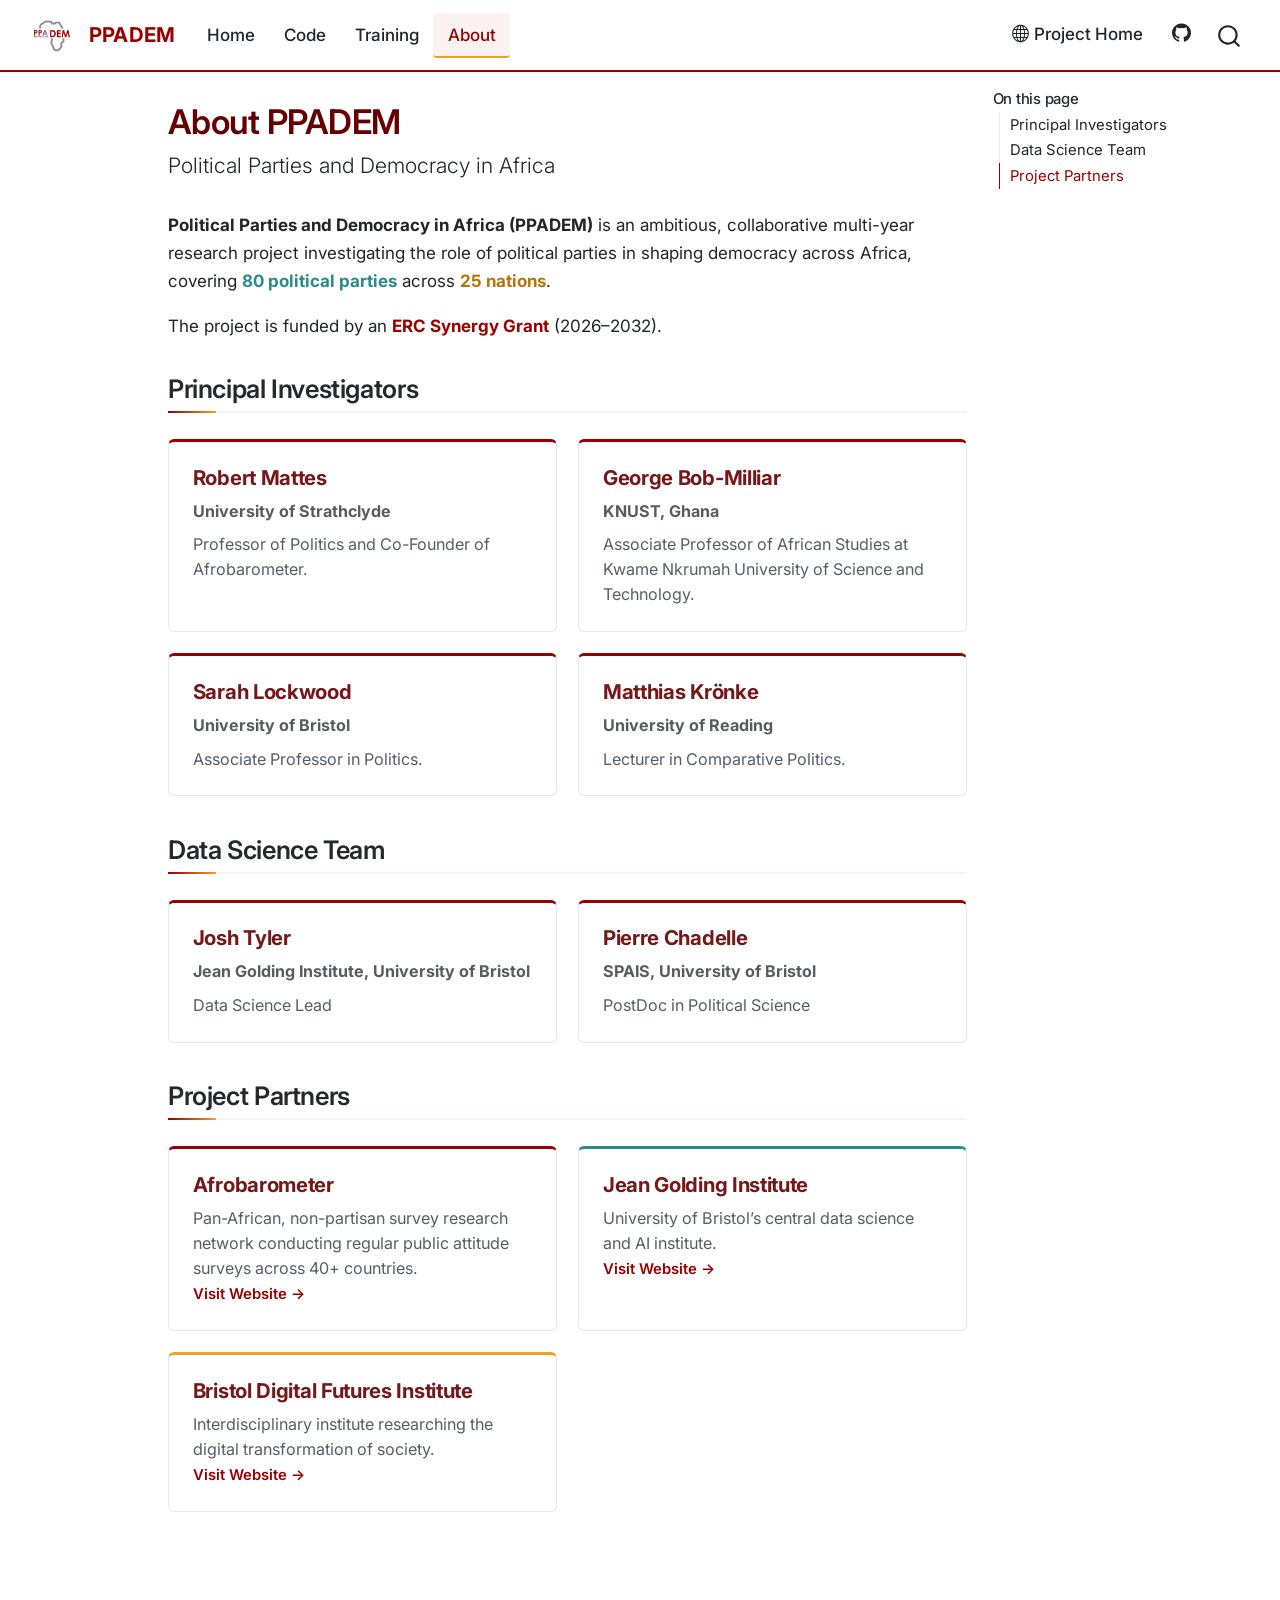
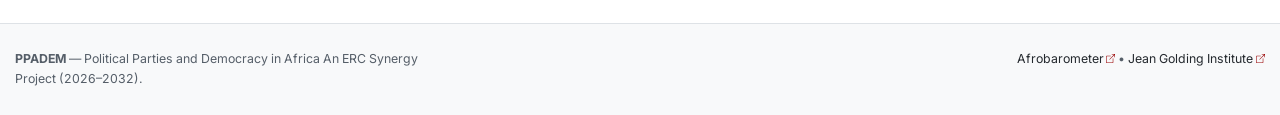
==== commit 1327e74c: "Update to latest theming" ====
--- a/docs/about.html
+++ b/docs/about.html
@@ -46,7 +46,7 @@
 <link href="site_libs/quarto-html/quarto-syntax-highlighting-64a204ab8560d761af7679ceaba22944.css" rel="stylesheet" id="quarto-text-highlighting-styles">
 <script src="site_libs/bootstrap/bootstrap.min.js"></script>
 <link href="site_libs/bootstrap/bootstrap-icons.css" rel="stylesheet">
-<link href="site_libs/bootstrap/bootstrap-bb47a2f863147e57f263fcb84ea8ee27.min.css" rel="stylesheet" append-hash="true" id="quarto-bootstrap" data-mode="light">
+<link href="site_libs/bootstrap/bootstrap-8bac9a08e45b4fc2aa48f1c92d892b86.min.css" rel="stylesheet" append-hash="true" id="quarto-bootstrap" data-mode="light">
 <script id="quarto-search-options" type="application/json">{
   "location": "navbar",
   "copy-button": false,
@@ -77,7 +77,6 @@
 <style>html{ scroll-behavior: smooth; }</style>
 
 
-<link rel="stylesheet" href="site_libs/quarto-contrib/quarto-project/ppadem/ppadem-theme/styles.css">
 </head>
 
 <body class="nav-fixed quarto-light">
@@ -174,8 +173,8 @@
 </header>
 
 
-<p><strong>Political Parties and Democracy in Africa (PPADEM)</strong> is an ambitious, collaborative multi-year research project investigating the role of political parties in shaping democracy across Africa, covering <strong>80 political parties</strong> across <strong>25 nations</strong>.</p>
-<p>The project is funded by an <strong>ERC Synergy Grant</strong> (2026–2032).</p>
+<p><strong>Political Parties and Democracy in Africa (PPADEM)</strong> is an ambitious, collaborative multi-year research project investigating the role of political parties in shaping democracy across Africa, covering <span class="highlight-teal"><strong>80 political parties</strong></span> across <span class="highlight-gold"><strong>25 nations</strong></span>.</p>
+<p>The project is funded by an <span class="highlight-red"><strong>ERC Synergy Grant</strong></span> (2026–2032).</p>
 <section id="principal-investigators" class="level2">
 <h2 class="anchored" data-anchor-id="principal-investigators">Principal Investigators</h2>
 <div class="ppadem-card-grid">
@@ -266,11 +265,41 @@
 </section>
 <section id="project-partners" class="level2">
 <h2 class="anchored" data-anchor-id="project-partners">Project Partners</h2>
-<ul>
-<li><strong><a href="https://www.afrobarometer.org/">Afrobarometer</a>:</strong> Pan-African, non-partisan survey research network conducting regular public attitude surveys across 40+ countries.</li>
-<li><strong><a href="https://www.bristol.ac.uk/golding/">Jean Golding Institute</a>:</strong> University of Bristol’s central data science and AI institute.</li>
-<li><strong><a href="https://www.bristol.ac.uk/bristol-digital-futures-institute/">Bristol Digital Futures Institute (BDFI)</a>:</strong> Interdisciplinary institute researching the digital transformation of society.</li>
-</ul>
+<div class="ppadem-card-grid">
+<div class="ppadem-card">
+<div>
+<h3 class="anchored">
+Afrobarometer
+</h3>
+<p>
+Pan-African, non-partisan survey research network conducting regular public attitude surveys across 40+ countries.
+</p>
+</div>
+<p><a href="https://www.afrobarometer.org/" class="card-link" target="_blank">Visit Website →</a></p>
+</div>
+<div class="ppadem-card teal">
+<div>
+<h3 class="anchored">
+Jean Golding Institute
+</h3>
+<p>
+University of Bristol’s central data science and AI institute.
+</p>
+</div>
+<p><a href="https://www.bristol.ac.uk/golding/" class="card-link" target="_blank">Visit Website →</a></p>
+</div>
+<div class="ppadem-card gold">
+<div>
+<h3 class="anchored">
+Bristol Digital Futures Institute
+</h3>
+<p>
+Interdisciplinary institute researching the digital transformation of society.
+</p>
+</div>
+<p><a href="https://www.bristol.ac.uk/bristol-digital-futures-institute/" class="card-link" target="_blank">Visit Website →</a></p>
+</div>
+</div>
 
 
 </section>
@@ -363,6 +392,13 @@
           if (link.dataset.originalHref !== undefined) {
             link.href = link.dataset.originalHref;
           }
+            // target, if specified
+            link.setAttribute("target", "_blank");
+            if (link.getAttribute("rel") === null) {
+              link.setAttribute("rel", "noopener");
+            }
+            // default icon
+            link.classList.add("external");
         }
       }
     function tippyHover(el, contentFn, onTriggerFn, onUntriggerFn) {
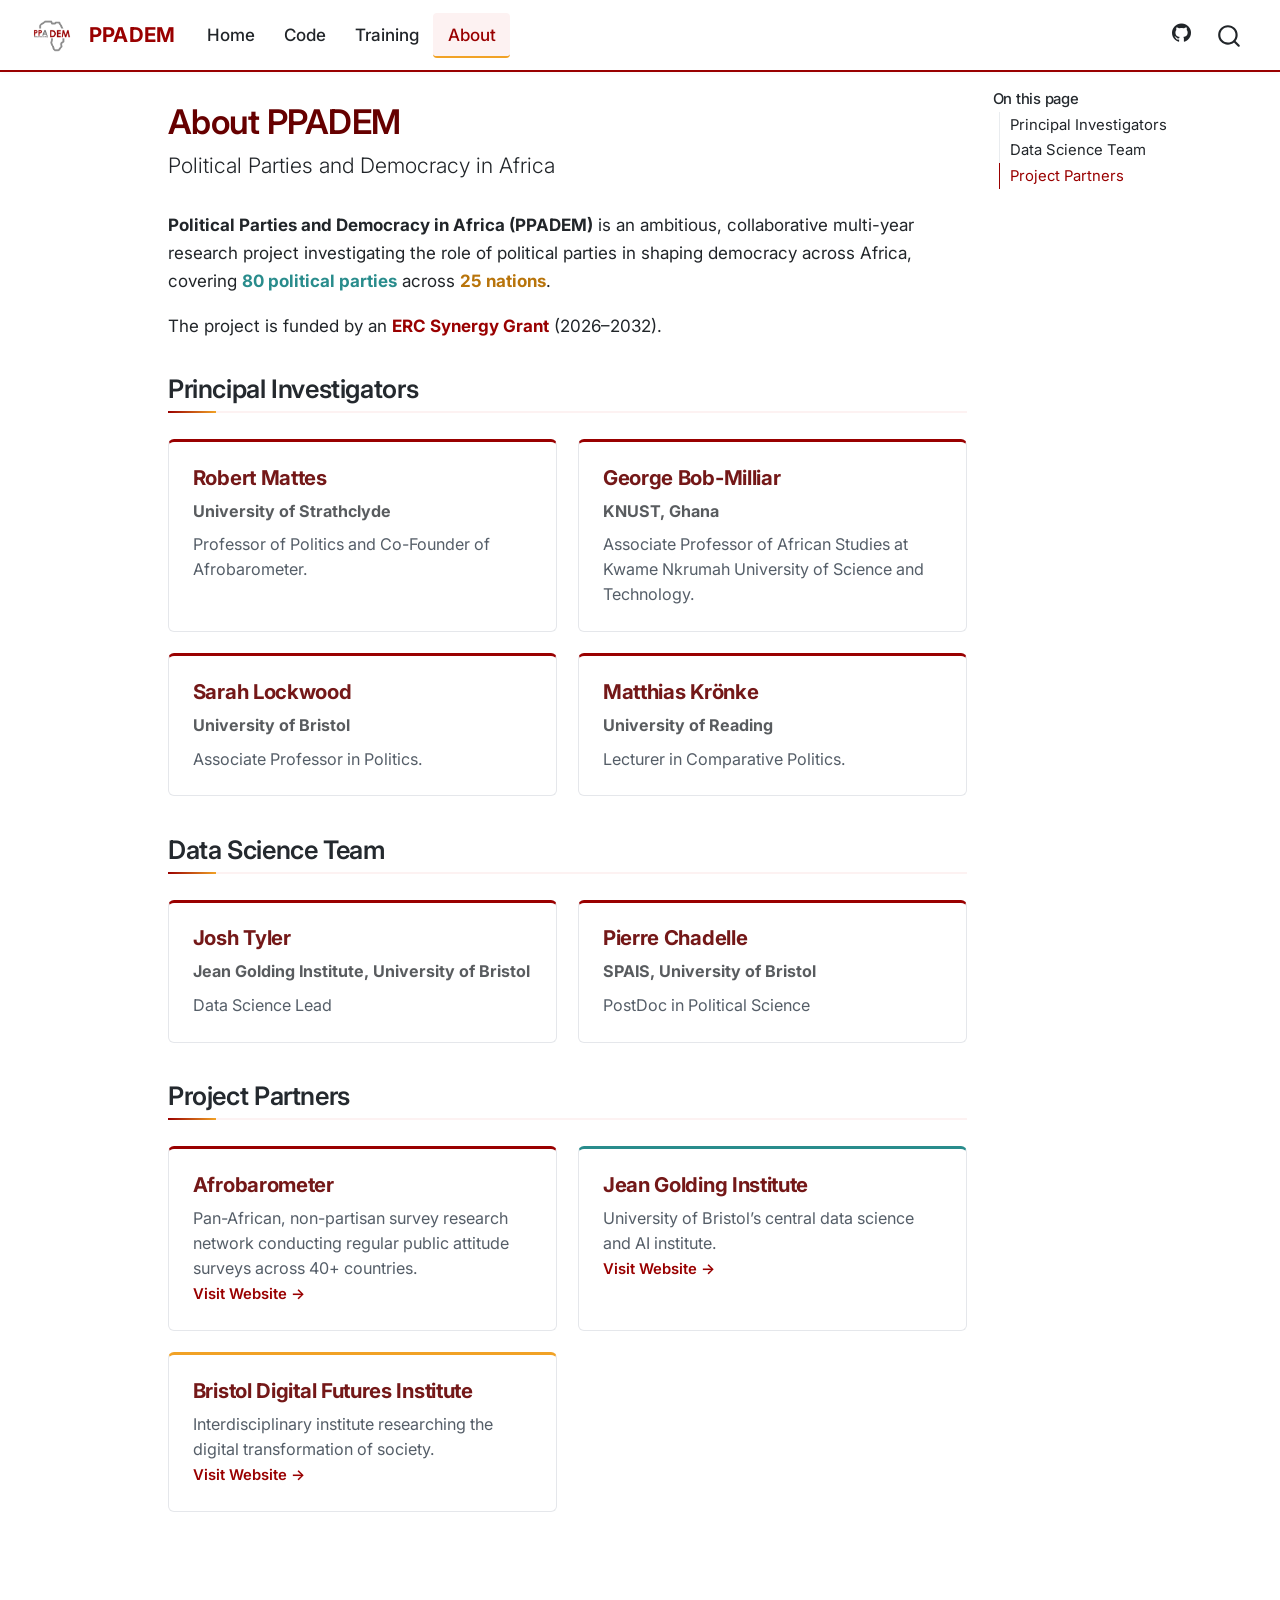
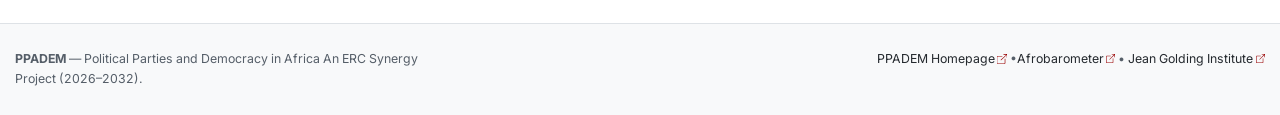
==== commit ea3925b8: "Streamline nav/footer links and remove GitHub CTAs Removes the top-nav “Project Home” item site-wide" ====
--- a/docs/about.html
+++ b/docs/about.html
@@ -118,11 +118,6 @@
   </li>  
 </ul>
             <ul class="navbar-nav navbar-nav-scroll ms-auto">
-  <li class="nav-item">
-    <a class="nav-link" href="https://politicalpartiesafrica.com/ppadem/"> <i class="bi bi-globe" role="img">
-</i> 
-<span class="menu-text">Project Home</span></a>
-  </li>  
   <li class="nav-item compact">
     <a class="nav-link" href="https://github.com/ppadem"> <i class="bi bi-github" role="img" aria-label="GitHub">
 </i> 
@@ -722,7 +717,7 @@
       &nbsp;
     </div>
     <div class="nav-footer-right">
-<p><a href="https://www.afrobarometer.org/">Afrobarometer</a> • <a href="https://www.bristol.ac.uk/golding/">Jean Golding Institute</a></p>
+<p><a href="https://politicalpartiesafrica.com/ppadem/">PPADEM Homepage</a> •<a href="https://www.afrobarometer.org/">Afrobarometer</a> • <a href="https://www.bristol.ac.uk/golding/">Jean Golding Institute</a></p>
 </div>
   </div>
 </footer>
